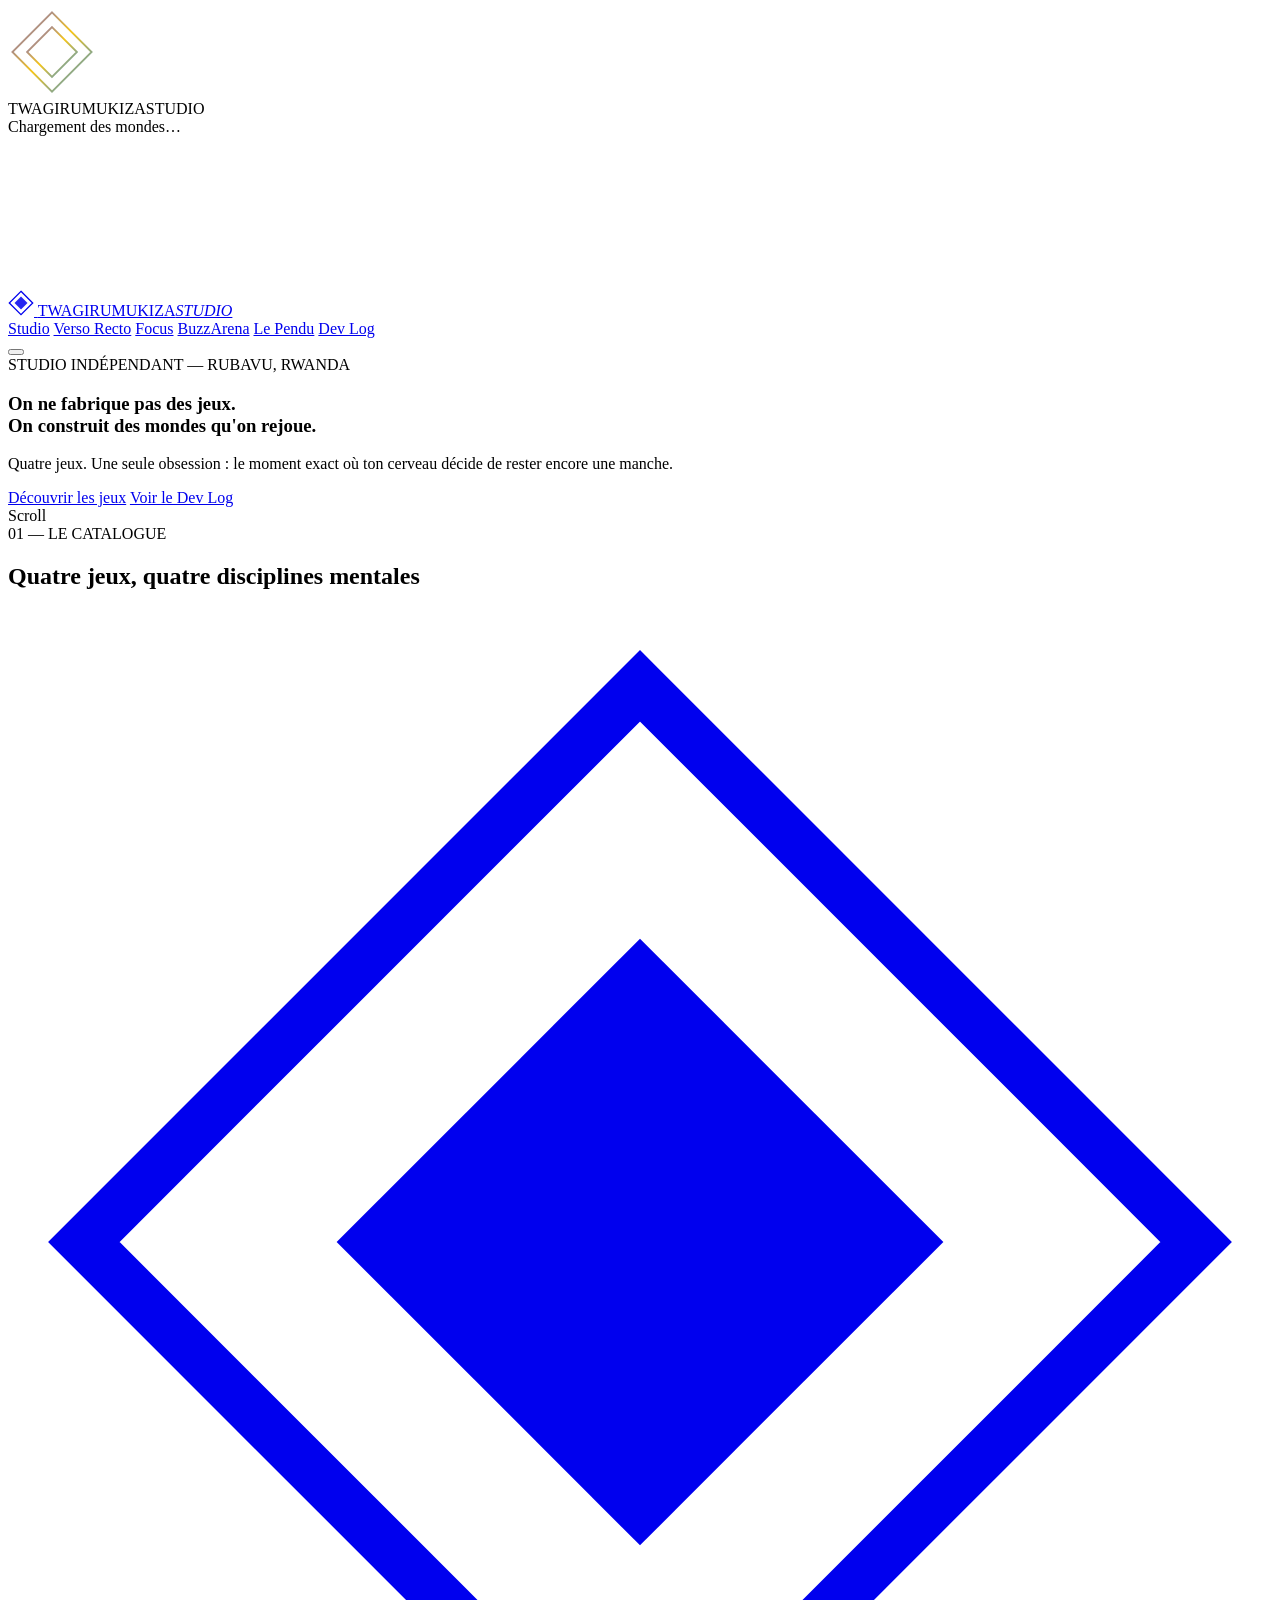
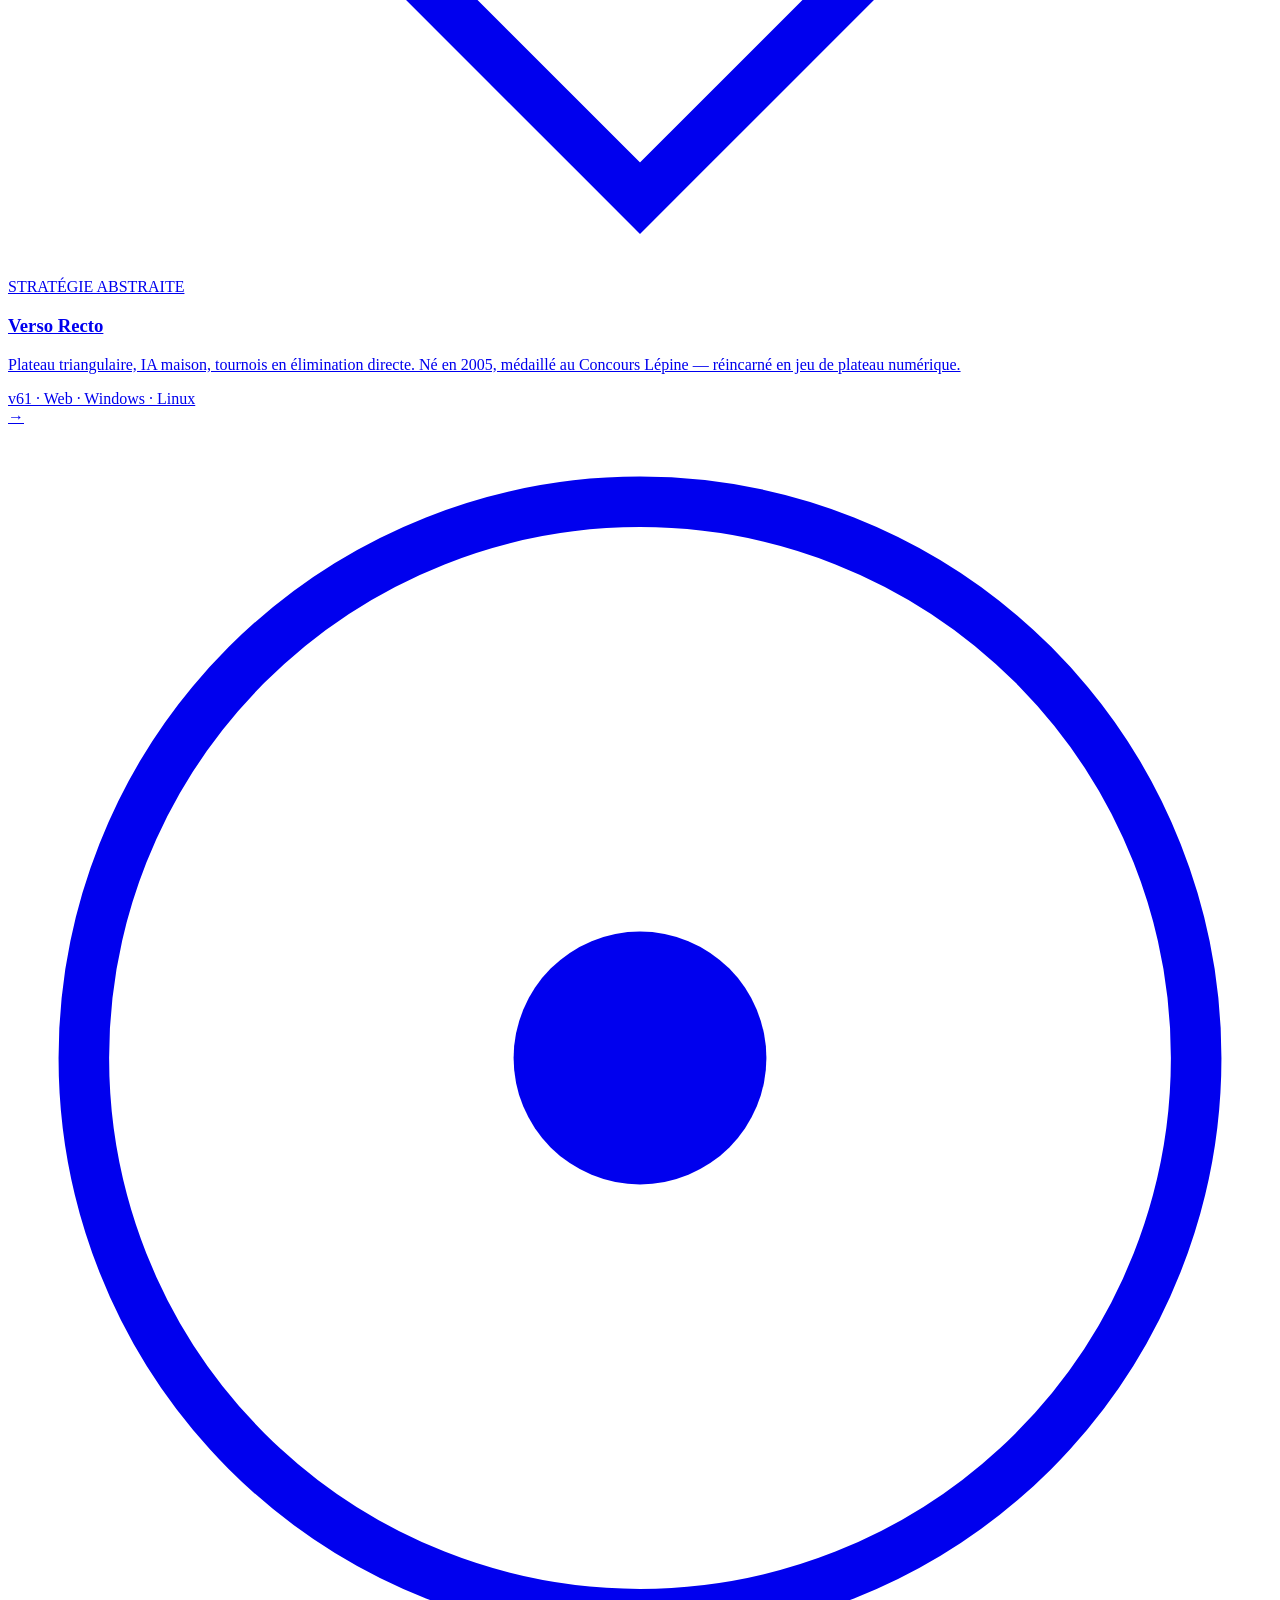
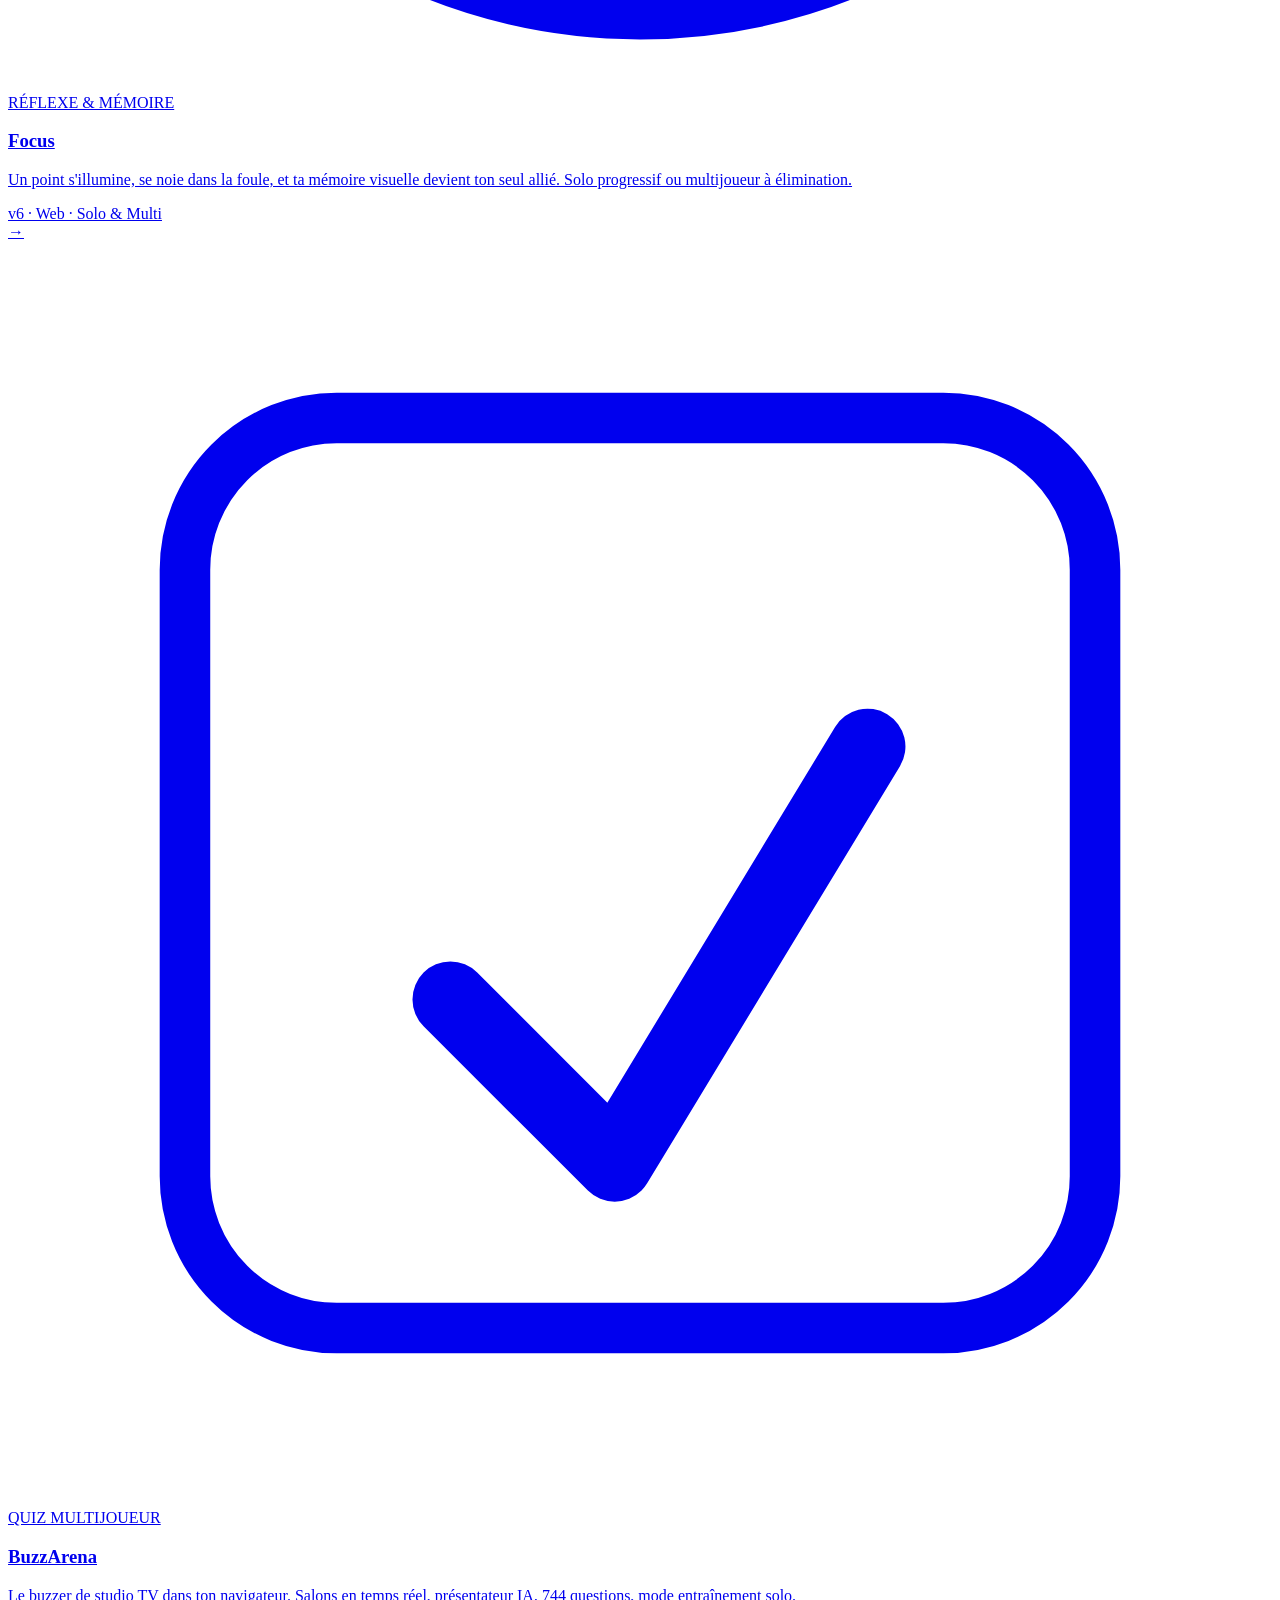
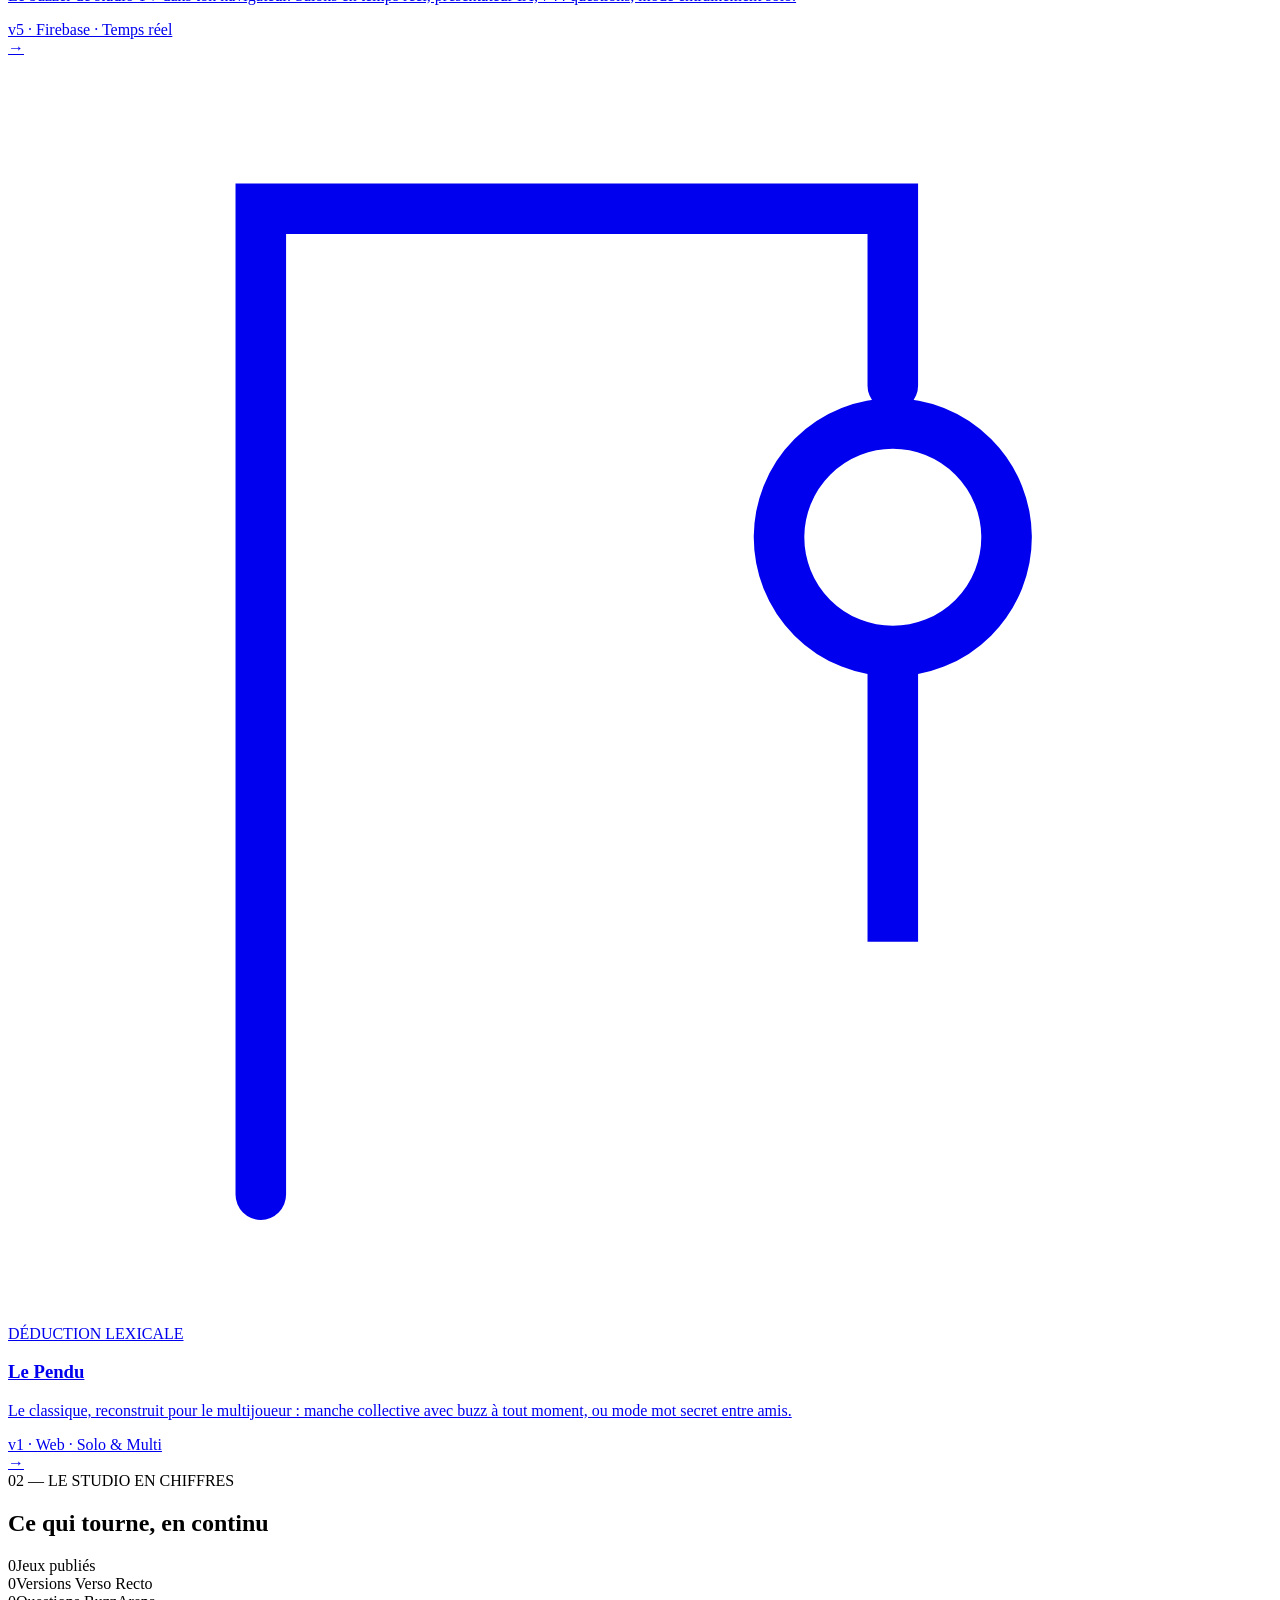
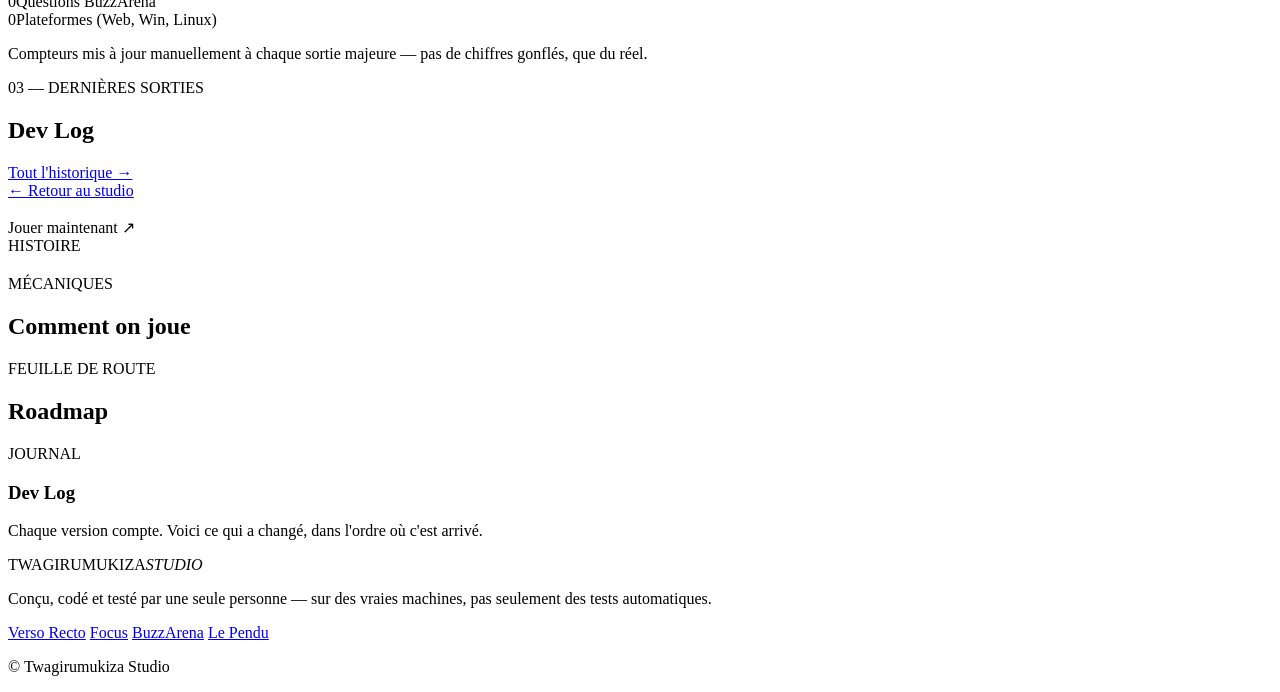
==== index.html @ 083ef9cb "Add files via upload" ====
<!DOCTYPE html>
<html lang="fr">
<head>
<meta charset="UTF-8">
<meta name="viewport" content="width=device-width, initial-scale=1.0, viewport-fit=cover">
<title>TWAGIRUMUKIZA STUDIO — Jeux indépendants</title>
<meta name="description" content="Studio de jeux indépendant. Verso Recto, Focus, BuzzArena, Le Pendu — quatre jeux, une signature.">
<link rel="preconnect" href="https://fonts.googleapis.com">
<link rel="preconnect" href="https://fonts.gstatic.com" crossorigin>
<link href="https://fonts.googleapis.com/css2?family=Space+Grotesk:wght@400;500;600;700&family=Inter:wght@400;500;600;700&family=JetBrains+Mono:wght@400;500;600&display=swap" rel="stylesheet">
<link rel="stylesheet" href="css/style.css">
</head>
<body>

<!-- ===================== INTRO / LOADER ===================== -->
<div id="intro" aria-hidden="true">
  <svg id="intro-mark" viewBox="0 0 120 120" width="88" height="88">
    <polygon points="60,6 114,60 60,114 6,60" fill="none" stroke="url(#introGrad)" stroke-width="2.5"/>
    <polygon id="intro-tri" points="60,26 94,60 60,94 26,60" fill="none" stroke="url(#introGrad)" stroke-width="2.5"/>
    <defs>
      <linearGradient id="introGrad" x1="0" y1="0" x2="1" y2="1">
        <stop offset="0%" stop-color="#6C5CE7"/>
        <stop offset="50%" stop-color="#F5C518"/>
        <stop offset="100%" stop-color="#2E8FEC"/>
      </linearGradient>
    </defs>
  </svg>
  <div id="intro-word">TWAGIRUMUKIZA<span>STUDIO</span></div>
  <div id="intro-bar"><div id="intro-bar-fill"></div></div>
  <div id="intro-status">Chargement des mondes…</div>
</div>

<!-- ===================== PARTICLE BACKGROUND ===================== -->
<canvas id="particles"></canvas>
<div id="glow-layer"></div>

<!-- ===================== NAV ===================== -->
<header id="site-header">
  <a href="#home" class="brand" data-route="home">
    <svg viewBox="0 0 120 120" width="26" height="26">
      <polygon points="60,6 114,60 60,114 6,60" fill="none" stroke="currentColor" stroke-width="6"/>
      <polygon points="60,30 90,60 60,90 30,60" fill="currentColor" opacity="0.85"/>
    </svg>
    <span>TWAGIRUMUKIZA<em>STUDIO</em></span>
  </a>
  <nav id="main-nav">
    <a href="#home" data-route="home">Studio</a>
    <a href="#game/verso-recto" data-route="verso-recto" class="acc-red">Verso&nbsp;Recto</a>
    <a href="#game/focus" data-route="focus" class="acc-yellow">Focus</a>
    <a href="#game/buzzarena" data-route="buzzarena" class="acc-blue">BuzzArena</a>
    <a href="#game/pendu" data-route="pendu" class="acc-white">Le&nbsp;Pendu</a>
    <a href="#devlog" data-route="devlog">Dev&nbsp;Log</a>
  </nav>
  <button id="nav-toggle" aria-label="Ouvrir le menu" aria-expanded="false">
    <span></span><span></span><span></span>
  </button>
</header>

<main id="app">

<!-- ===================== HOME ===================== -->
<section class="route" id="route-home" data-route="home">

  <section class="hero">
    <div class="hero-eyebrow">STUDIO INDÉPENDANT — RUBAVU, RWANDA</div>
    <h1 class="hero-title">
      On ne fabrique pas des jeux.<br>
      <span class="grad-text">On construit des mondes qu'on rejoue.</span>
    </h1>
    <p class="hero-sub">Quatre jeux. Une seule obsession&nbsp;: le moment exact où ton cerveau décide de rester encore une manche.</p>
    <div class="hero-actions">
      <a href="#games" class="btn btn-primary" data-scroll="games">Découvrir les jeux</a>
      <a href="#devlog" class="btn btn-ghost" data-route="devlog">Voir le Dev Log</a>
    </div>
    <div class="hero-scroll-cue"><span></span>Scroll</div>
  </section>

  <!-- GAMES SHOWCASE -->
  <section class="games-showcase" id="games">
    <div class="section-head">
      <span class="section-eyebrow">01 — LE CATALOGUE</span>
      <h2>Quatre jeux, quatre disciplines mentales</h2>
    </div>

    <div class="card-grid">

      <a class="game-card" data-tilt data-accent="red" href="#game/verso-recto" data-route="verso-recto">
        <div class="card-glow"></div>
        <div class="card-icon">
          <svg viewBox="0 0 100 100"><polygon points="50,6 94,50 50,94 6,50" fill="none" stroke="currentColor" stroke-width="4"/><polygon points="50,26 74,50 50,74 26,50" fill="currentColor"/></svg>
        </div>
        <div class="card-body">
          <span class="card-kicker">STRATÉGIE ABSTRAITE</span>
          <h3>Verso Recto</h3>
          <p>Plateau triangulaire, IA maison, tournois en élimination directe. Né en 2005, médaillé au Concours Lépine — réincarné en jeu de plateau numérique.</p>
          <span class="card-meta">v61 · Web · Windows · Linux</span>
        </div>
        <div class="card-arrow">→</div>
      </a>

      <a class="game-card" data-tilt data-accent="yellow" href="#game/focus" data-route="focus">
        <div class="card-glow"></div>
        <div class="card-icon">
          <svg viewBox="0 0 100 100"><circle cx="50" cy="50" r="44" fill="none" stroke="currentColor" stroke-width="4"/><circle cx="50" cy="50" r="10" fill="currentColor"/></svg>
        </div>
        <div class="card-body">
          <span class="card-kicker">RÉFLEXE & MÉMOIRE</span>
          <h3>Focus</h3>
          <p>Un point s'illumine, se noie dans la foule, et ta mémoire visuelle devient ton seul allié. Solo progressif ou multijoueur à élimination.</p>
          <span class="card-meta">v6 · Web · Solo & Multi</span>
        </div>
        <div class="card-arrow">→</div>
      </a>

      <a class="game-card" data-tilt data-accent="blue" href="#game/buzzarena" data-route="buzzarena">
        <div class="card-glow"></div>
        <div class="card-icon">
          <svg viewBox="0 0 100 100"><rect x="14" y="14" width="72" height="72" rx="12" fill="none" stroke="currentColor" stroke-width="4"/><path d="M35 60 L48 73 L68 40" fill="none" stroke="currentColor" stroke-width="6" stroke-linecap="round" stroke-linejoin="round"/></svg>
        </div>
        <div class="card-body">
          <span class="card-kicker">QUIZ MULTIJOUEUR</span>
          <h3>BuzzArena</h3>
          <p>Le buzzer de studio TV dans ton navigateur. Salons en temps réel, présentateur IA, 744 questions, mode entraînement solo.</p>
          <span class="card-meta">v5 · Firebase · Temps réel</span>
        </div>
        <div class="card-arrow">→</div>
      </a>

      <a class="game-card" data-tilt data-accent="white" href="#game/pendu" data-route="pendu">
        <div class="card-glow"></div>
        <div class="card-icon">
          <svg viewBox="0 0 100 100"><path d="M20 90 L20 12 L70 12 L70 26" fill="none" stroke="currentColor" stroke-width="4" stroke-linecap="round"/><circle cx="70" cy="38" r="9" fill="none" stroke="currentColor" stroke-width="4"/><line x1="70" y1="47" x2="70" y2="70" stroke="currentColor" stroke-width="4"/></svg>
        </div>
        <div class="card-body">
          <span class="card-kicker">DÉDUCTION LEXICALE</span>
          <h3>Le Pendu</h3>
          <p>Le classique, reconstruit pour le multijoueur&nbsp;: manche collective avec buzz à tout moment, ou mode mot secret entre amis.</p>
          <span class="card-meta">v1 · Web · Solo & Multi</span>
        </div>
        <div class="card-arrow">→</div>
      </a>

    </div>
  </section>

  <!-- STATS -->
  <section class="stats-strip">
    <div class="section-head">
      <span class="section-eyebrow">02 — LE STUDIO EN CHIFFRES</span>
      <h2>Ce qui tourne, en continu</h2>
    </div>
    <div class="stats-grid">
      <div class="stat"><span class="stat-num" data-count="4">0</span><span class="stat-label">Jeux publiés</span></div>
      <div class="stat"><span class="stat-num" data-count="61">0</span><span class="stat-label">Versions Verso&nbsp;Recto</span></div>
      <div class="stat"><span class="stat-num" data-count="744">0</span><span class="stat-label">Questions BuzzArena</span></div>
      <div class="stat"><span class="stat-num" data-count="3">0</span><span class="stat-label">Plateformes (Web, Win, Linux)</span></div>
    </div>
    <p class="stats-note">Compteurs mis à jour manuellement à chaque sortie majeure — pas de chiffres gonflés, que du réel.</p>
  </section>

  <!-- DEV LOG PREVIEW -->
  <section class="devlog-preview">
    <div class="section-head">
      <span class="section-eyebrow">03 — DERNIÈRES SORTIES</span>
      <h2>Dev Log</h2>
      <a href="#devlog" class="section-link" data-route="devlog">Tout l'historique →</a>
    </div>
    <div id="devlog-preview-list" class="devlog-list devlog-list--preview"></div>
  </section>

</section>

<!-- ===================== GAME PAGE TEMPLATE (rempli en JS) ===================== -->
<section class="route route-game" id="route-game" data-route="game">
  <section class="game-hero">
    <a href="#home" class="back-link" data-route="home">← Retour au studio</a>
    <span class="game-hero-kicker" id="g-kicker"></span>
    <h1 id="g-title"></h1>
    <p class="game-hero-sub" id="g-tagline"></p>
    <div class="game-hero-actions">
      <a id="g-play" class="btn btn-primary" target="_blank" rel="noopener">Jouer maintenant ↗</a>
      <span class="g-version" id="g-version"></span>
    </div>
  </section>

  <section class="game-story">
    <div class="section-head">
      <span class="section-eyebrow">HISTOIRE</span>
      <h2 id="g-story-title"></h2>
    </div>
    <div class="game-story-body" id="g-story-body"></div>
  </section>

  <section class="game-features">
    <div class="section-head">
      <span class="section-eyebrow">MÉCANIQUES</span>
      <h2>Comment on joue</h2>
    </div>
    <div class="feature-grid" id="g-features"></div>
  </section>

  <section class="game-roadmap" id="g-roadmap-wrap">
    <div class="section-head">
      <span class="section-eyebrow">FEUILLE DE ROUTE</span>
      <h2 id="g-roadmap-title">Roadmap</h2>
    </div>
    <div class="roadmap-track" id="g-roadmap"></div>
  </section>
</section>

<!-- ===================== DEV LOG PAGE ===================== -->
<section class="route" id="route-devlog" data-route="devlog">
  <section class="page-hero">
    <span class="section-eyebrow">JOURNAL</span>
    <h1>Dev Log</h1>
    <p class="hero-sub">Chaque version compte. Voici ce qui a changé, dans l'ordre où c'est arrivé.</p>
  </section>
  <section class="devlog-full">
    <div id="devlog-full-list" class="devlog-list"></div>
  </section>
</section>

</main>

<footer id="site-footer">
  <div class="footer-brand">TWAGIRUMUKIZA<em>STUDIO</em></div>
  <p>Conçu, codé et testé par une seule personne — sur des vraies machines, pas seulement des tests automatiques.</p>
  <div class="footer-links">
    <a href="#game/verso-recto" data-route="verso-recto">Verso Recto</a>
    <a href="#game/focus" data-route="focus">Focus</a>
    <a href="#game/buzzarena" data-route="buzzarena">BuzzArena</a>
    <a href="#game/pendu" data-route="pendu">Le Pendu</a>
  </div>
  <p class="footer-copy">© <span id="year"></span> Twagirumukiza Studio</p>
</footer>

<script src="js/main.js"></script>
</body>
</html>
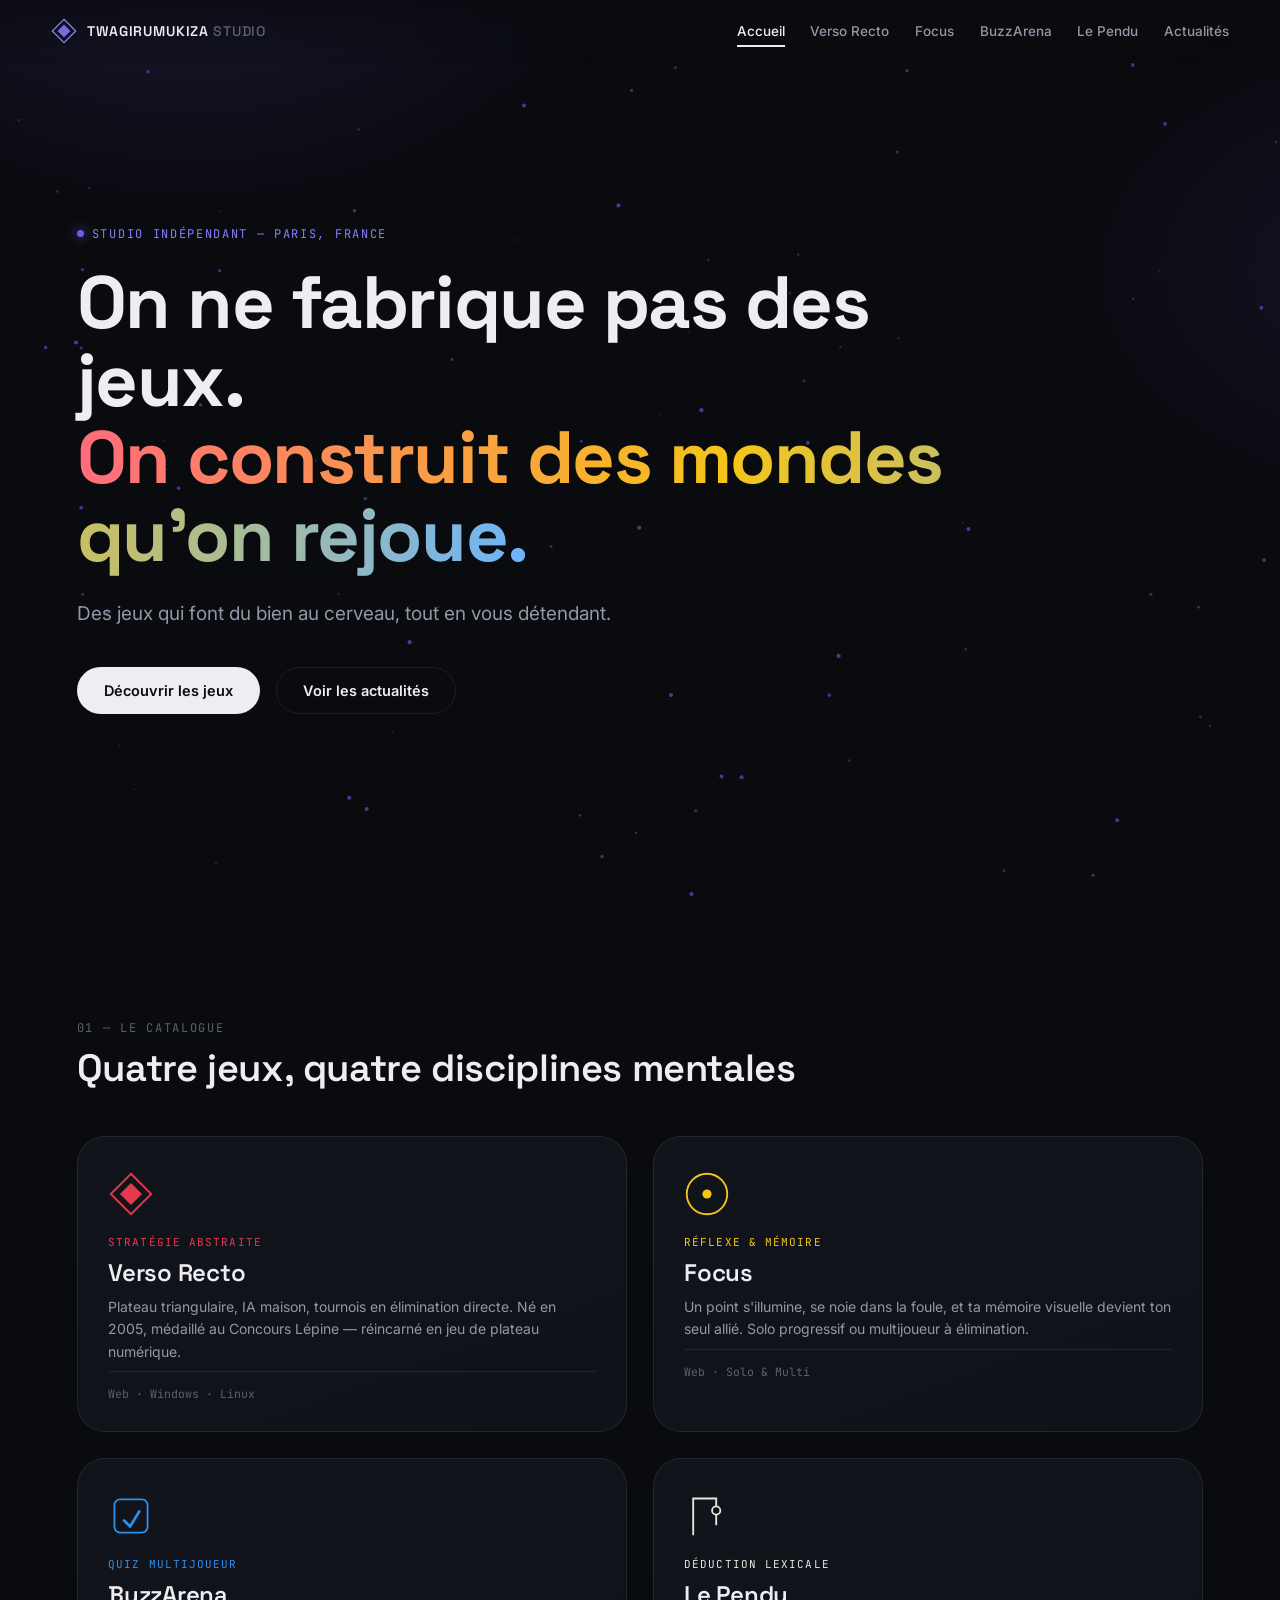
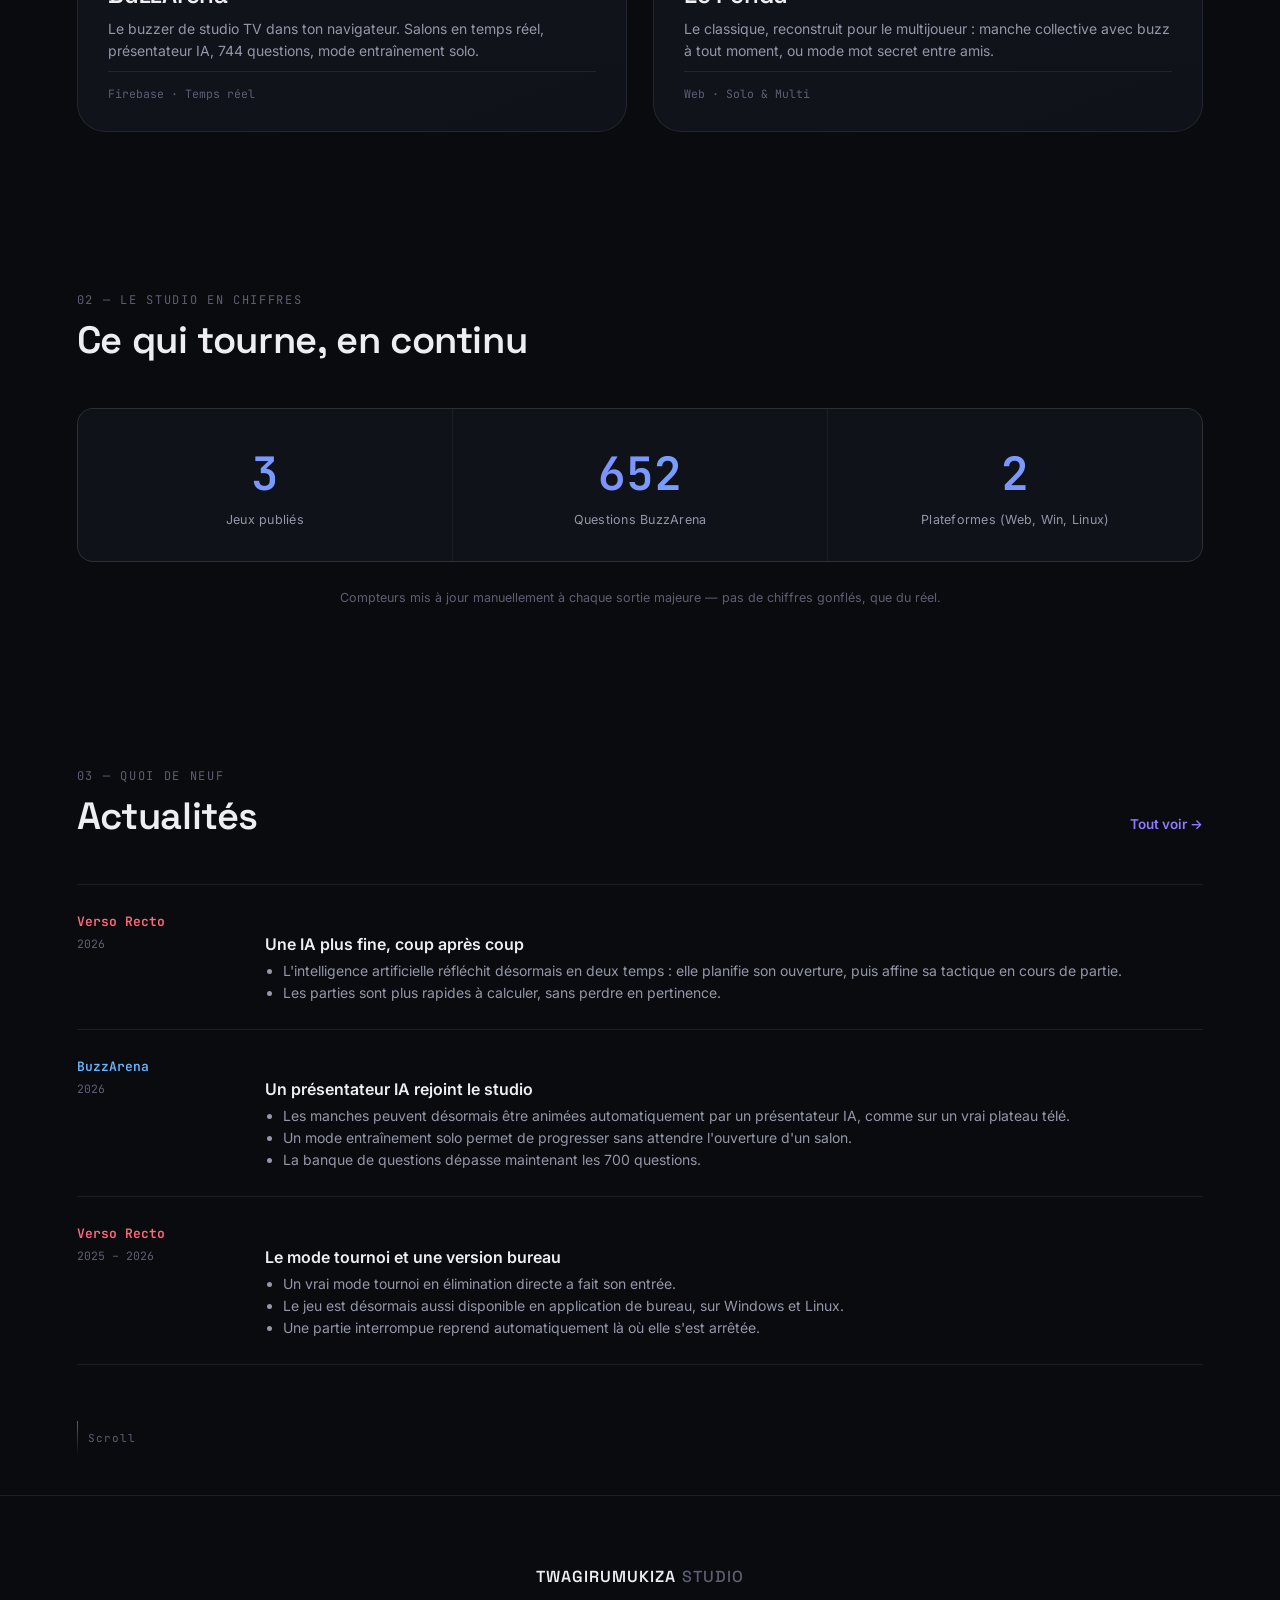
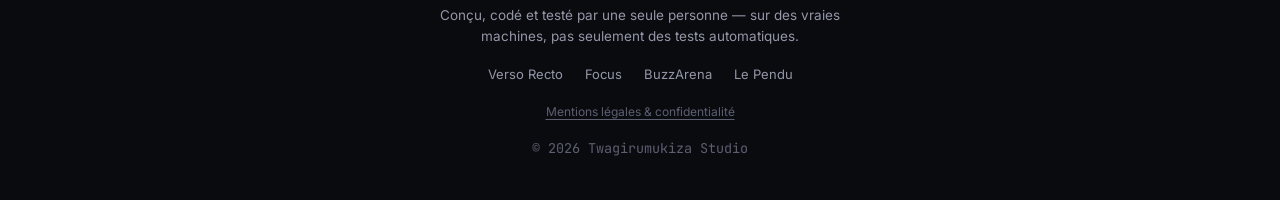
==== commit 92bb6bdd: "Add files via upload" ====
--- a/index.html
+++ b/index.html
@@ -44,12 +44,12 @@
     <span>TWAGIRUMUKIZA<em>STUDIO</em></span>
   </a>
   <nav id="main-nav">
-    <a href="#home" data-route="home">Studio</a>
+    <a href="#home" data-route="home">Accueil</a>
     <a href="#game/verso-recto" data-route="verso-recto" class="acc-red">Verso&nbsp;Recto</a>
     <a href="#game/focus" data-route="focus" class="acc-yellow">Focus</a>
     <a href="#game/buzzarena" data-route="buzzarena" class="acc-blue">BuzzArena</a>
     <a href="#game/pendu" data-route="pendu" class="acc-white">Le&nbsp;Pendu</a>
-    <a href="#devlog" data-route="devlog">Dev&nbsp;Log</a>
+    <a href="#devlog" data-route="devlog">Actualités</a>
   </nav>
   <button id="nav-toggle" aria-label="Ouvrir le menu" aria-expanded="false">
     <span></span><span></span><span></span>
@@ -62,15 +62,15 @@
 <section class="route" id="route-home" data-route="home">
 
   <section class="hero">
-    <div class="hero-eyebrow">STUDIO INDÉPENDANT — RUBAVU, RWANDA</div>
+    <div class="hero-eyebrow">STUDIO INDÉPENDANT — PARIS, FRANCE</div>
     <h1 class="hero-title">
       On ne fabrique pas des jeux.<br>
       <span class="grad-text">On construit des mondes qu'on rejoue.</span>
     </h1>
-    <p class="hero-sub">Quatre jeux. Une seule obsession&nbsp;: le moment exact où ton cerveau décide de rester encore une manche.</p>
+    <p class="hero-sub">Des jeux qui font du bien au cerveau, tout en vous détendant.</p>
     <div class="hero-actions">
       <a href="#games" class="btn btn-primary" data-scroll="games">Découvrir les jeux</a>
-      <a href="#devlog" class="btn btn-ghost" data-route="devlog">Voir le Dev Log</a>
+      <a href="#devlog" class="btn btn-ghost" data-route="devlog">Voir les actualités</a>
     </div>
     <div class="hero-scroll-cue"><span></span>Scroll</div>
   </section>
@@ -93,7 +93,7 @@
           <span class="card-kicker">STRATÉGIE ABSTRAITE</span>
           <h3>Verso Recto</h3>
           <p>Plateau triangulaire, IA maison, tournois en élimination directe. Né en 2005, médaillé au Concours Lépine — réincarné en jeu de plateau numérique.</p>
-          <span class="card-meta">v61 · Web · Windows · Linux</span>
+          <span class="card-meta">Web · Windows · Linux</span>
         </div>
         <div class="card-arrow">→</div>
       </a>
@@ -107,7 +107,7 @@
           <span class="card-kicker">RÉFLEXE & MÉMOIRE</span>
           <h3>Focus</h3>
           <p>Un point s'illumine, se noie dans la foule, et ta mémoire visuelle devient ton seul allié. Solo progressif ou multijoueur à élimination.</p>
-          <span class="card-meta">v6 · Web · Solo & Multi</span>
+          <span class="card-meta">Web · Solo & Multi</span>
         </div>
         <div class="card-arrow">→</div>
       </a>
@@ -121,7 +121,7 @@
           <span class="card-kicker">QUIZ MULTIJOUEUR</span>
           <h3>BuzzArena</h3>
           <p>Le buzzer de studio TV dans ton navigateur. Salons en temps réel, présentateur IA, 744 questions, mode entraînement solo.</p>
-          <span class="card-meta">v5 · Firebase · Temps réel</span>
+          <span class="card-meta">Firebase · Temps réel</span>
         </div>
         <div class="card-arrow">→</div>
       </a>
@@ -135,7 +135,7 @@
           <span class="card-kicker">DÉDUCTION LEXICALE</span>
           <h3>Le Pendu</h3>
           <p>Le classique, reconstruit pour le multijoueur&nbsp;: manche collective avec buzz à tout moment, ou mode mot secret entre amis.</p>
-          <span class="card-meta">v1 · Web · Solo & Multi</span>
+          <span class="card-meta">Web · Solo & Multi</span>
         </div>
         <div class="card-arrow">→</div>
       </a>
@@ -151,7 +151,6 @@
     </div>
     <div class="stats-grid">
       <div class="stat"><span class="stat-num" data-count="4">0</span><span class="stat-label">Jeux publiés</span></div>
-      <div class="stat"><span class="stat-num" data-count="61">0</span><span class="stat-label">Versions Verso&nbsp;Recto</span></div>
       <div class="stat"><span class="stat-num" data-count="744">0</span><span class="stat-label">Questions BuzzArena</span></div>
       <div class="stat"><span class="stat-num" data-count="3">0</span><span class="stat-label">Plateformes (Web, Win, Linux)</span></div>
     </div>
@@ -161,9 +160,9 @@
   <!-- DEV LOG PREVIEW -->
   <section class="devlog-preview">
     <div class="section-head">
-      <span class="section-eyebrow">03 — DERNIÈRES SORTIES</span>
-      <h2>Dev Log</h2>
-      <a href="#devlog" class="section-link" data-route="devlog">Tout l'historique →</a>
+      <span class="section-eyebrow">03 — QUOI DE NEUF</span>
+      <h2>Actualités</h2>
+      <a href="#devlog" class="section-link" data-route="devlog">Tout voir →</a>
     </div>
     <div id="devlog-preview-list" class="devlog-list devlog-list--preview"></div>
   </section>
@@ -212,11 +211,51 @@
 <section class="route" id="route-devlog" data-route="devlog">
   <section class="page-hero">
     <span class="section-eyebrow">JOURNAL</span>
-    <h1>Dev Log</h1>
-    <p class="hero-sub">Chaque version compte. Voici ce qui a changé, dans l'ordre où c'est arrivé.</p>
+    <h1>Actualités</h1>
+    <p class="hero-sub">Nouveaux modes, nouvelles fonctionnalités, nouveaux jeux — tout ce qui arrive dans le studio, annoncé ici.</p>
   </section>
   <section class="devlog-full">
     <div id="devlog-full-list" class="devlog-list"></div>
+  </section>
+</section>
+
+<!-- ===================== MENTIONS LÉGALES ===================== -->
+<section class="route" id="route-legal" data-route="legal">
+  <section class="page-hero">
+    <span class="section-eyebrow">INFORMATIONS</span>
+    <h1>Mentions légales &amp; confidentialité</h1>
+    <p class="hero-sub">Simple, honnête, à jour — comme le reste du studio.</p>
+  </section>
+  <section class="legal-body">
+
+    <div class="legal-block">
+      <h3>Éditeur du site</h3>
+      <p>Ce site est édité à titre non professionnel par Innocent Twagirumukiza, basé à Paris, France.<br>
+      Contact&nbsp;: <a href="mailto:CONTACT@EXEMPLE.COM" class="legal-link">CONTACT@EXEMPLE.COM</a> <em>(à remplacer par ton adresse)</em></p>
+    </div>
+
+    <div class="legal-block">
+      <h3>Hébergement</h3>
+      <p>Ce site est hébergé par GitHub, Inc. — GitHub Pages, 88 Colin P Kelly Jr Street, San Francisco, CA 94107, États-Unis.</p>
+    </div>
+
+    <div class="legal-block">
+      <h3>Propriété intellectuelle</h3>
+      <p>Les jeux, textes, visuels et éléments de design présentés sur ce site sont la propriété de Twagirumukiza Studio, sauf mention contraire. Toute reproduction sans autorisation est interdite.</p>
+    </div>
+
+    <div class="legal-block">
+      <h3>Données personnelles &amp; cookies</h3>
+      <p>Ce site, dans sa version actuelle, <strong>n'installe aucun cookie et n'utilise aucun outil de mesure d'audience</strong> (pas de Google Analytics, pas de pixel publicitaire, aucun tiers ne reçoit de données de navigation).</p>
+      <p>Le seul stockage local utilisé par les jeux eux-mêmes (Firebase, sauvegarde de partie) est nécessaire à leur fonctionnement et reste sous le contrôle du joueur, sur les pages de jeu — pas sur ce portfolio.</p>
+      <p>Si un outil d'analyse d'audience est ajouté à l'avenir, un bandeau de consentement demandera l'accord du visiteur avant tout dépôt de cookie, conformément au RGPD, et cette page sera mise à jour en conséquence.</p>
+    </div>
+
+    <div class="legal-block">
+      <h3>Vos droits</h3>
+      <p>Conformément au RGPD, tu disposes d'un droit d'accès, de rectification et de suppression de toute donnée qui te concernerait. Pour l'exercer, écris à l'adresse de contact ci-dessus.</p>
+    </div>
+
   </section>
 </section>
 
@@ -231,6 +270,9 @@
     <a href="#game/buzzarena" data-route="buzzarena">BuzzArena</a>
     <a href="#game/pendu" data-route="pendu">Le Pendu</a>
   </div>
+  <div class="footer-legal-links">
+    <a href="#legal" data-route="legal">Mentions légales &amp; confidentialité</a>
+  </div>
   <p class="footer-copy">© <span id="year"></span> Twagirumukiza Studio</p>
 </footer>
 
--- a/css/style.css
+++ b/css/style.css
@@ -0,0 +1,503 @@
+/* ============================================================
+   TWAGIRUMUKIZA STUDIO — Design tokens
+   ============================================================ */
+:root{
+  --bg:            #0A0B0F;
+  --bg-raised:     #101219;
+  --bg-card:       #12141c;
+  --ink:           #EDEDF2;
+  --ink-dim:       #9497A8;
+  --ink-faint:     #5C5F72;
+  --line:          rgba(255,255,255,0.08);
+
+  --studio:        #6C5CE7;   /* violet signature du studio */
+  --studio-soft:   #8B7CFF;
+
+  --red:           #E5384F;   /* Verso Recto */
+  --red-soft:      #FF6B7D;
+  --yellow:        #F5C518;   /* Focus */
+  --yellow-soft:   #FFDE6B;
+  --blue:          #2E8FEC;   /* BuzzArena */
+  --blue-soft:     #6BB4FF;
+  --white:         #E8E6E0;   /* Le Pendu */
+  --white-soft:    #FFFFFF;
+
+  --font-display: 'Space Grotesk', sans-serif;
+  --font-body:    'Inter', sans-serif;
+  --font-mono:    'JetBrains Mono', monospace;
+
+  --radius-s: 10px;
+  --radius-m: 16px;
+  --radius-l: 28px;
+
+  --ease: cubic-bezier(.16,.84,.44,1);
+}
+
+*,*::before,*::after{ box-sizing:border-box; }
+html{ scroll-behavior:smooth; }
+@media (prefers-reduced-motion: reduce){
+  html{ scroll-behavior:auto; }
+  *,*::before,*::after{ animation-duration:0.001ms !important; animation-iteration-count:1 !important; transition-duration:0.001ms !important; scroll-behavior:auto !important; }
+}
+
+body{
+  margin:0;
+  background:var(--bg);
+  color:var(--ink);
+  font-family:var(--font-body);
+  -webkit-font-smoothing:antialiased;
+  overflow-x:hidden;
+}
+
+h1,h2,h3{
+  font-family:var(--font-display);
+  font-weight:600;
+  letter-spacing:-0.01em;
+  margin:0;
+  color:var(--ink);
+}
+
+p{ margin:0; color:var(--ink-dim); line-height:1.6; }
+
+a{ color:inherit; text-decoration:none; }
+
+::selection{ background:var(--studio); color:#fff; }
+
+:focus-visible{
+  outline:2px solid var(--studio-soft);
+  outline-offset:3px;
+  border-radius:4px;
+}
+
+/* ============================================================
+   INTRO / LOADER
+   ============================================================ */
+#intro{
+  position:fixed; inset:0; z-index:1000;
+  background:var(--bg);
+  display:flex; flex-direction:column; align-items:center; justify-content:center;
+  gap:22px;
+  transition:opacity .7s var(--ease), visibility .7s var(--ease);
+}
+#intro.hide{ opacity:0; visibility:hidden; pointer-events:none; }
+
+#intro-mark{ color:var(--studio); }
+#intro-tri{ transform-origin:60px 60px; animation:intro-spin 3.2s linear infinite; }
+@keyframes intro-spin{ to{ transform:rotate(360deg); } }
+
+#intro-word{
+  font-family:var(--font-display);
+  font-size:clamp(18px,4vw,26px);
+  letter-spacing:0.14em;
+  font-weight:600;
+  display:flex; flex-direction:column; align-items:center; gap:2px;
+}
+#intro-word span{
+  font-size:0.5em; font-weight:500; letter-spacing:0.5em; color:var(--studio-soft);
+}
+#intro-bar{
+  width:180px; height:2px; background:var(--line); border-radius:2px; overflow:hidden;
+}
+#intro-bar-fill{
+  height:100%; width:0%; background:linear-gradient(90deg,var(--red),var(--yellow),var(--blue));
+  transition:width .25s var(--ease);
+}
+#intro-status{
+  font-family:var(--font-mono); font-size:12px; color:var(--ink-faint); letter-spacing:0.04em;
+}
+
+/* ============================================================
+   PARTICLE BACKGROUND + GLOW
+   ============================================================ */
+#particles{
+  position:fixed; inset:0; z-index:-2; display:block;
+}
+#glow-layer{
+  position:fixed; inset:0; z-index:-1; pointer-events:none;
+  background:
+    radial-gradient(60vw 60vh at 15% -10%, color-mix(in srgb, var(--accent-color, var(--studio)) 16%, transparent), transparent 60%),
+    radial-gradient(50vw 50vh at 110% 30%, color-mix(in srgb, var(--accent-color, var(--studio)) 10%, transparent), transparent 60%);
+  transition:background 1.1s var(--ease);
+}
+
+/* ============================================================
+   HEADER / NAV
+   ============================================================ */
+#site-header{
+  position:fixed; top:0; left:0; right:0; z-index:200;
+  display:flex; align-items:center; justify-content:space-between;
+  padding:18px clamp(20px,4vw,56px);
+  backdrop-filter:blur(14px);
+  background:linear-gradient(to bottom, rgba(10,11,15,0.75), rgba(10,11,15,0));
+  transition:background .3s var(--ease), border-color .3s var(--ease), padding .3s var(--ease);
+  border-bottom:1px solid transparent;
+}
+#site-header.scrolled{
+  background:rgba(10,11,15,0.82);
+  border-bottom-color:var(--line);
+  padding-top:12px; padding-bottom:12px;
+}
+.brand{
+  display:flex; align-items:center; gap:10px;
+  font-family:var(--font-display); font-weight:600; font-size:14px; letter-spacing:0.06em;
+  color:var(--studio-soft);
+}
+.brand span{ color:var(--ink); }
+.brand em{ font-style:normal; color:var(--ink-faint); font-weight:500; margin-left:4px; }
+
+#main-nav{ display:flex; align-items:center; gap:clamp(14px,2vw,30px); }
+#main-nav a{
+  font-size:13.5px; font-weight:500; color:var(--ink-dim);
+  position:relative; padding:4px 0; transition:color .2s;
+  white-space:nowrap;
+}
+#main-nav a::after{
+  content:''; position:absolute; left:0; bottom:-4px; height:2px; width:0%;
+  background:currentColor; transition:width .25s var(--ease);
+}
+#main-nav a:hover, #main-nav a.active{ color:var(--ink); }
+#main-nav a:hover::after, #main-nav a.active::after{ width:100%; }
+#main-nav a.acc-red:hover, #main-nav a.acc-red.active{ color:var(--red-soft); }
+#main-nav a.acc-yellow:hover, #main-nav a.acc-yellow.active{ color:var(--yellow-soft); }
+#main-nav a.acc-blue:hover, #main-nav a.acc-blue.active{ color:var(--blue-soft); }
+#main-nav a.acc-white:hover, #main-nav a.acc-white.active{ color:var(--white-soft); }
+
+#nav-toggle{
+  display:none; background:none; border:0; cursor:pointer; padding:8px;
+  flex-direction:column; gap:5px;
+}
+#nav-toggle span{ width:22px; height:2px; background:var(--ink); border-radius:2px; transition:transform .3s var(--ease), opacity .3s; }
+
+/* ============================================================
+   ROUTING
+   ============================================================ */
+.route{ display:none; }
+.route.active{ display:block; animation:route-in .5s var(--ease); }
+@keyframes route-in{ from{ opacity:0; transform:translateY(10px);} to{ opacity:1; transform:none; } }
+
+#app{ position:relative; z-index:1; }
+
+/* ============================================================
+   HERO
+   ============================================================ */
+.hero{
+  min-height:100vh;
+  display:flex; flex-direction:column; justify-content:center;
+  padding:120px clamp(20px,6vw,80px) 80px;
+  max-width:1100px;
+}
+.hero-eyebrow{
+  font-family:var(--font-mono); font-size:12px; letter-spacing:0.14em;
+  color:var(--studio-soft); margin-bottom:22px;
+  display:inline-flex; align-items:center; gap:8px;
+}
+.hero-eyebrow::before{ content:''; width:7px; height:7px; border-radius:50%; background:var(--studio); box-shadow:0 0 12px var(--studio); }
+.hero-title{
+  font-size:clamp(34px,6.2vw,74px); line-height:1.05; letter-spacing:-0.02em; font-weight:700;
+}
+.grad-text{
+  background:linear-gradient(100deg, var(--red-soft), var(--yellow), var(--blue-soft));
+  -webkit-background-clip:text; background-clip:text; color:transparent;
+}
+.hero-sub{
+  margin-top:24px; font-size:clamp(15px,1.6vw,19px); max-width:560px; color:var(--ink-dim);
+}
+.hero-actions{ display:flex; gap:16px; margin-top:38px; flex-wrap:wrap; }
+.btn{
+  font-family:var(--font-body); font-weight:600; font-size:14.5px;
+  padding:14px 26px; border-radius:100px; display:inline-flex; align-items:center; gap:8px;
+  transition:transform .25s var(--ease), box-shadow .25s var(--ease), background .25s;
+  cursor:pointer; border:1px solid transparent;
+}
+.btn-primary{
+  background:var(--ink); color:var(--bg);
+}
+.btn-primary:hover{ transform:translateY(-2px); box-shadow:0 12px 30px -8px rgba(255,255,255,0.25); }
+.btn-ghost{
+  border-color:var(--line); color:var(--ink);
+}
+.btn-ghost:hover{ border-color:var(--studio-soft); color:var(--studio-soft); transform:translateY(-2px); }
+
+.hero-scroll-cue{
+  position:absolute; left:clamp(20px,6vw,80px); bottom:40px;
+  display:flex; align-items:center; gap:10px;
+  font-family:var(--font-mono); font-size:11px; color:var(--ink-faint); letter-spacing:0.1em;
+}
+.hero-scroll-cue span{
+  width:1px; height:34px; background:linear-gradient(var(--ink-faint), transparent);
+  position:relative; overflow:hidden;
+}
+.hero-scroll-cue span::after{
+  content:''; position:absolute; top:-34px; left:0; width:100%; height:34px; background:var(--studio-soft);
+  animation:cue-drop 1.8s var(--ease) infinite;
+}
+@keyframes cue-drop{ to{ top:34px; } }
+
+/* ============================================================
+   SECTION HEAD (shared)
+   ============================================================ */
+.section-head{
+  display:flex; flex-wrap:wrap; align-items:baseline; gap:8px 20px;
+  padding:0 clamp(20px,6vw,80px); margin-bottom:44px;
+}
+.section-eyebrow{
+  font-family:var(--font-mono); font-size:12px; letter-spacing:0.14em; color:var(--ink-faint);
+  width:100%;
+}
+.section-head h2{ font-size:clamp(24px,3.4vw,38px); }
+.section-link{
+  margin-left:auto; font-size:13.5px; font-weight:600; color:var(--studio-soft);
+  transition:opacity .2s;
+}
+.section-link:hover{ opacity:0.7; }
+
+/* ============================================================
+   GAMES SHOWCASE + 3D CARDS
+   ============================================================ */
+.games-showcase{ padding:120px 0 60px; }
+.card-grid{
+  display:grid; grid-template-columns:repeat(2,1fr); gap:26px;
+  padding:0 clamp(20px,6vw,80px);
+  perspective:1400px;
+}
+.game-card{
+  --accent: var(--studio);
+  position:relative;
+  background:linear-gradient(160deg, var(--bg-card), var(--bg-raised));
+  border:1px solid var(--line);
+  border-radius:var(--radius-l);
+  padding:34px 30px 30px;
+  min-height:260px;
+  display:flex; flex-direction:column; gap:18px;
+  transform-style:preserve-3d;
+  will-change:transform;
+  transition:border-color .3s var(--ease), box-shadow .35s var(--ease);
+  overflow:hidden;
+}
+.game-card[data-accent="red"]{ --accent:var(--red); }
+.game-card[data-accent="yellow"]{ --accent:var(--yellow); }
+.game-card[data-accent="blue"]{ --accent:var(--blue); }
+.game-card[data-accent="white"]{ --accent:var(--white); }
+
+.game-card:hover, .game-card:focus-visible{
+  border-color:color-mix(in srgb, var(--accent) 55%, var(--line));
+  box-shadow:0 30px 60px -25px color-mix(in srgb, var(--accent) 45%, transparent);
+}
+.card-glow{
+  position:absolute; inset:-40% -40% auto auto; width:60%; height:60%;
+  background:radial-gradient(circle, color-mix(in srgb, var(--accent) 55%, transparent), transparent 70%);
+  opacity:0; transition:opacity .4s var(--ease); pointer-events:none;
+}
+.game-card:hover .card-glow{ opacity:0.55; }
+.card-icon{
+  width:46px; height:46px; color:var(--accent);
+  transform:translateZ(40px);
+}
+.card-icon svg{ width:100%; height:100%; }
+.card-body{ transform:translateZ(30px); display:flex; flex-direction:column; gap:8px; }
+.card-kicker{
+  font-family:var(--font-mono); font-size:11px; letter-spacing:0.1em; color:var(--accent);
+}
+.game-card h3{ font-size:24px; }
+.game-card p{ font-size:14px; color:var(--ink-dim); }
+.card-meta{
+  margin-top:auto; padding-top:14px; font-family:var(--font-mono); font-size:11.5px; color:var(--ink-faint);
+  border-top:1px solid var(--line);
+}
+.card-arrow{
+  position:absolute; right:26px; bottom:26px; font-size:18px; color:var(--accent);
+  transform:translateZ(35px) translateX(-6px); opacity:0; transition:all .3s var(--ease);
+}
+.game-card:hover .card-arrow{ opacity:1; transform:translateZ(35px) translateX(0); }
+
+/* ============================================================
+   STATS
+   ============================================================ */
+.stats-strip{ padding:100px 0; }
+.stats-grid{
+  display:grid; grid-template-columns:repeat(auto-fit,minmax(180px,1fr)); gap:1px;
+  background:var(--line);
+  border:1px solid var(--line); border-radius:var(--radius-m);
+  overflow:hidden; margin:0 clamp(20px,6vw,80px);
+}
+.stat{
+  background:var(--bg-raised); padding:34px 20px; text-align:center;
+  display:flex; flex-direction:column; gap:8px;
+}
+.stat-num{
+  font-family:var(--font-mono); font-size:clamp(30px,4vw,46px); font-weight:600;
+  background:linear-gradient(100deg, var(--studio-soft), var(--blue-soft));
+  -webkit-background-clip:text; background-clip:text; color:transparent;
+}
+.stat-label{ font-size:12.5px; color:var(--ink-dim); letter-spacing:0.02em; }
+.stats-note{
+  text-align:center; margin-top:26px; font-size:12.5px; color:var(--ink-faint);
+  padding:0 20px;
+}
+
+/* ============================================================
+   DEV LOG
+   ============================================================ */
+.devlog-preview{ padding:60px 0 130px; }
+.devlog-full{ padding:0 0 130px; }
+.devlog-list{
+  padding:0 clamp(20px,6vw,80px);
+  display:flex; flex-direction:column;
+}
+.devlog-entry{
+  display:grid; grid-template-columns:160px 1fr; gap:28px;
+  padding:28px 0; border-top:1px solid var(--line);
+}
+.devlog-list--preview .devlog-entry:first-child{ border-top:1px solid var(--line); }
+.devlog-entry:last-child{ border-bottom:1px solid var(--line); }
+.dl-meta{ display:flex; flex-direction:column; gap:6px; }
+.dl-version{
+  font-family:var(--font-mono); font-size:13px; font-weight:600;
+}
+.dl-version.acc-red{ color:var(--red-soft); }
+.dl-version.acc-yellow{ color:var(--yellow-soft); }
+.dl-version.acc-blue{ color:var(--blue-soft); }
+.dl-version.acc-white{ color:var(--white-soft); }
+.dl-date{ font-family:var(--font-mono); font-size:11.5px; color:var(--ink-faint); }
+.dl-body h4{ font-family:var(--font-body); font-size:16px; font-weight:600; margin-bottom:8px; color:var(--ink); }
+.dl-body ul{ margin:0; padding-left:18px; display:flex; flex-direction:column; gap:5px; }
+.dl-body li{ font-size:14px; color:var(--ink-dim); }
+
+/* ============================================================
+   GAME PAGE
+   ============================================================ */
+.route-game{ }
+.game-hero{
+  min-height:70vh; display:flex; flex-direction:column; justify-content:center;
+  padding:140px clamp(20px,6vw,80px) 70px; max-width:900px;
+}
+.back-link{
+  font-size:13px; color:var(--ink-faint); margin-bottom:26px; display:inline-block;
+  transition:color .2s;
+}
+.back-link:hover{ color:var(--ink); }
+.game-hero-kicker{
+  font-family:var(--font-mono); font-size:12.5px; letter-spacing:0.14em; color:var(--g-accent, var(--studio));
+  display:block; margin-bottom:18px;
+}
+.game-hero h1{ font-size:clamp(36px,6.5vw,68px); line-height:1.02; }
+.game-hero-sub{ margin-top:20px; font-size:clamp(15px,1.5vw,18px); max-width:560px; }
+.game-hero-actions{ margin-top:34px; display:flex; align-items:center; gap:18px; flex-wrap:wrap; }
+.game-hero-actions .btn-primary{ background:var(--g-accent, var(--studio)); color:#0A0B0F; }
+.g-version{ font-family:var(--font-mono); font-size:12.5px; color:var(--ink-faint); }
+
+.game-story{ padding:60px 0; }
+.game-story-body{ padding:0 clamp(20px,6vw,80px); max-width:760px; display:flex; flex-direction:column; gap:16px; }
+.game-story-body p{ font-size:15.5px; }
+
+.game-features{ padding:70px 0; }
+.feature-grid{
+  display:grid; grid-template-columns:repeat(auto-fit,minmax(220px,1fr)); gap:20px;
+  padding:0 clamp(20px,6vw,80px);
+}
+.feature-card{
+  background:var(--bg-raised); border:1px solid var(--line); border-radius:var(--radius-m);
+  padding:24px; display:flex; flex-direction:column; gap:10px;
+  transition:border-color .3s, transform .3s var(--ease);
+}
+.feature-card:hover{ border-color:color-mix(in srgb, var(--g-accent, var(--studio)) 50%, var(--line)); transform:translateY(-4px); }
+.feature-card .f-num{ font-family:var(--font-mono); font-size:12px; color:var(--g-accent, var(--studio)); }
+.feature-card h4{ font-family:var(--font-body); font-size:15.5px; font-weight:600; color:var(--ink); }
+.feature-card p{ font-size:13.5px; }
+
+.game-roadmap{ padding:60px 0 140px; }
+.roadmap-track{
+  padding:0 clamp(20px,6vw,80px);
+  display:flex; flex-direction:column; gap:0;
+}
+.rm-item{
+  display:grid; grid-template-columns:26px 1fr; gap:20px;
+  padding-bottom:36px; position:relative;
+}
+.rm-item::before{
+  content:''; position:absolute; left:12px; top:6px; bottom:0; width:1px; background:var(--line);
+}
+.rm-item:last-child::before{ display:none; }
+.rm-dot{
+  width:26px; height:26px; border-radius:50%; border:2px solid var(--g-accent, var(--studio));
+  display:flex; align-items:center; justify-content:center; background:var(--bg);
+  z-index:1;
+}
+.rm-dot.done{ background:var(--g-accent, var(--studio)); }
+.rm-dot span{ width:6px; height:6px; border-radius:50%; background:var(--bg); }
+.rm-dot.done span{ display:none; }
+.rm-body h4{ font-size:16px; font-family:var(--font-body); font-weight:600; color:var(--ink); margin-bottom:6px; }
+.rm-body p{ font-size:13.5px; }
+.rm-tag{
+  font-family:var(--font-mono); font-size:10.5px; letter-spacing:0.06em; padding:3px 9px;
+  border-radius:100px; border:1px solid var(--line); color:var(--ink-faint); margin-left:10px;
+}
+.rm-tag.now{ color:var(--g-accent,var(--studio)); border-color:var(--g-accent,var(--studio)); }
+
+/* ============================================================
+   DEV LOG page hero
+   ============================================================ */
+.page-hero{ padding:150px clamp(20px,6vw,80px) 70px; max-width:800px; display:flex; flex-direction:column; gap:20px; }
+.page-hero h1{ font-size:clamp(34px,5.5vw,56px); }
+
+/* ============================================================
+   LEGAL PAGE
+   ============================================================ */
+.legal-body{
+  padding:20px clamp(20px,6vw,80px) 140px;
+  max-width:720px;
+  display:flex; flex-direction:column; gap:36px;
+}
+.legal-block h3{
+  font-family:var(--font-body); font-size:16px; font-weight:600; color:var(--ink);
+  margin-bottom:12px;
+}
+.legal-block p{ font-size:14.5px; margin-bottom:10px; }
+.legal-block p:last-child{ margin-bottom:0; }
+.legal-link{ color:var(--studio-soft); text-decoration:underline; text-underline-offset:3px; }
+.legal-block em{ font-style:normal; color:var(--ink-faint); font-size:12.5px; }
+
+/* ============================================================
+   FOOTER
+   ============================================================ */
+#site-footer{
+  position:relative; z-index:1;
+  padding:70px clamp(20px,6vw,80px) 40px;
+  border-top:1px solid var(--line);
+  display:flex; flex-direction:column; align-items:center; text-align:center; gap:18px;
+}
+.footer-brand{ font-family:var(--font-display); font-weight:600; letter-spacing:0.06em; }
+.footer-brand em{ font-style:normal; color:var(--ink-faint); font-weight:500; margin-left:6px; }
+#site-footer p{ max-width:420px; font-size:13.5px; }
+.footer-links{ display:flex; gap:22px; flex-wrap:wrap; justify-content:center; }
+.footer-links a{ font-size:13px; color:var(--ink-dim); transition:color .2s; }
+.footer-links a:hover{ color:var(--ink); }
+.footer-legal-links a{ font-size:12px; color:var(--ink-faint); text-decoration:underline; text-underline-offset:3px; transition:color .2s; }
+.footer-legal-links a:hover{ color:var(--ink-dim); }
+.footer-copy{ font-family:var(--font-mono); font-size:11.5px; color:var(--ink-faint); }
+
+/* ============================================================
+   RESPONSIVE
+   ============================================================ */
+@media (max-width: 860px){
+  #main-nav{
+    position:fixed; top:64px; left:0; right:0; bottom:0;
+    background:rgba(10,11,15,0.98); backdrop-filter:blur(20px);
+    flex-direction:column; justify-content:center; align-items:center; gap:28px;
+    transform:translateX(100%); transition:transform .4s var(--ease);
+  }
+  #main-nav.open{ transform:translateX(0); }
+  #main-nav a{ font-size:20px; }
+  #nav-toggle{ display:flex; }
+  .card-grid{ grid-template-columns:1fr; }
+  .stats-grid{ grid-template-columns:repeat(2,1fr); }
+  .devlog-entry{ grid-template-columns:1fr; gap:10px; }
+}
+@media (max-width: 520px){
+  .hero{ padding-top:110px; }
+  .hero-scroll-cue{ display:none; }
+}
+
+#nav-toggle.active span:nth-child(1){ transform:translateY(7px) rotate(45deg); }
+#nav-toggle.active span:nth-child(2){ opacity:0; }
+#nav-toggle.active span:nth-child(3){ transform:translateY(-7px) rotate(-45deg); }
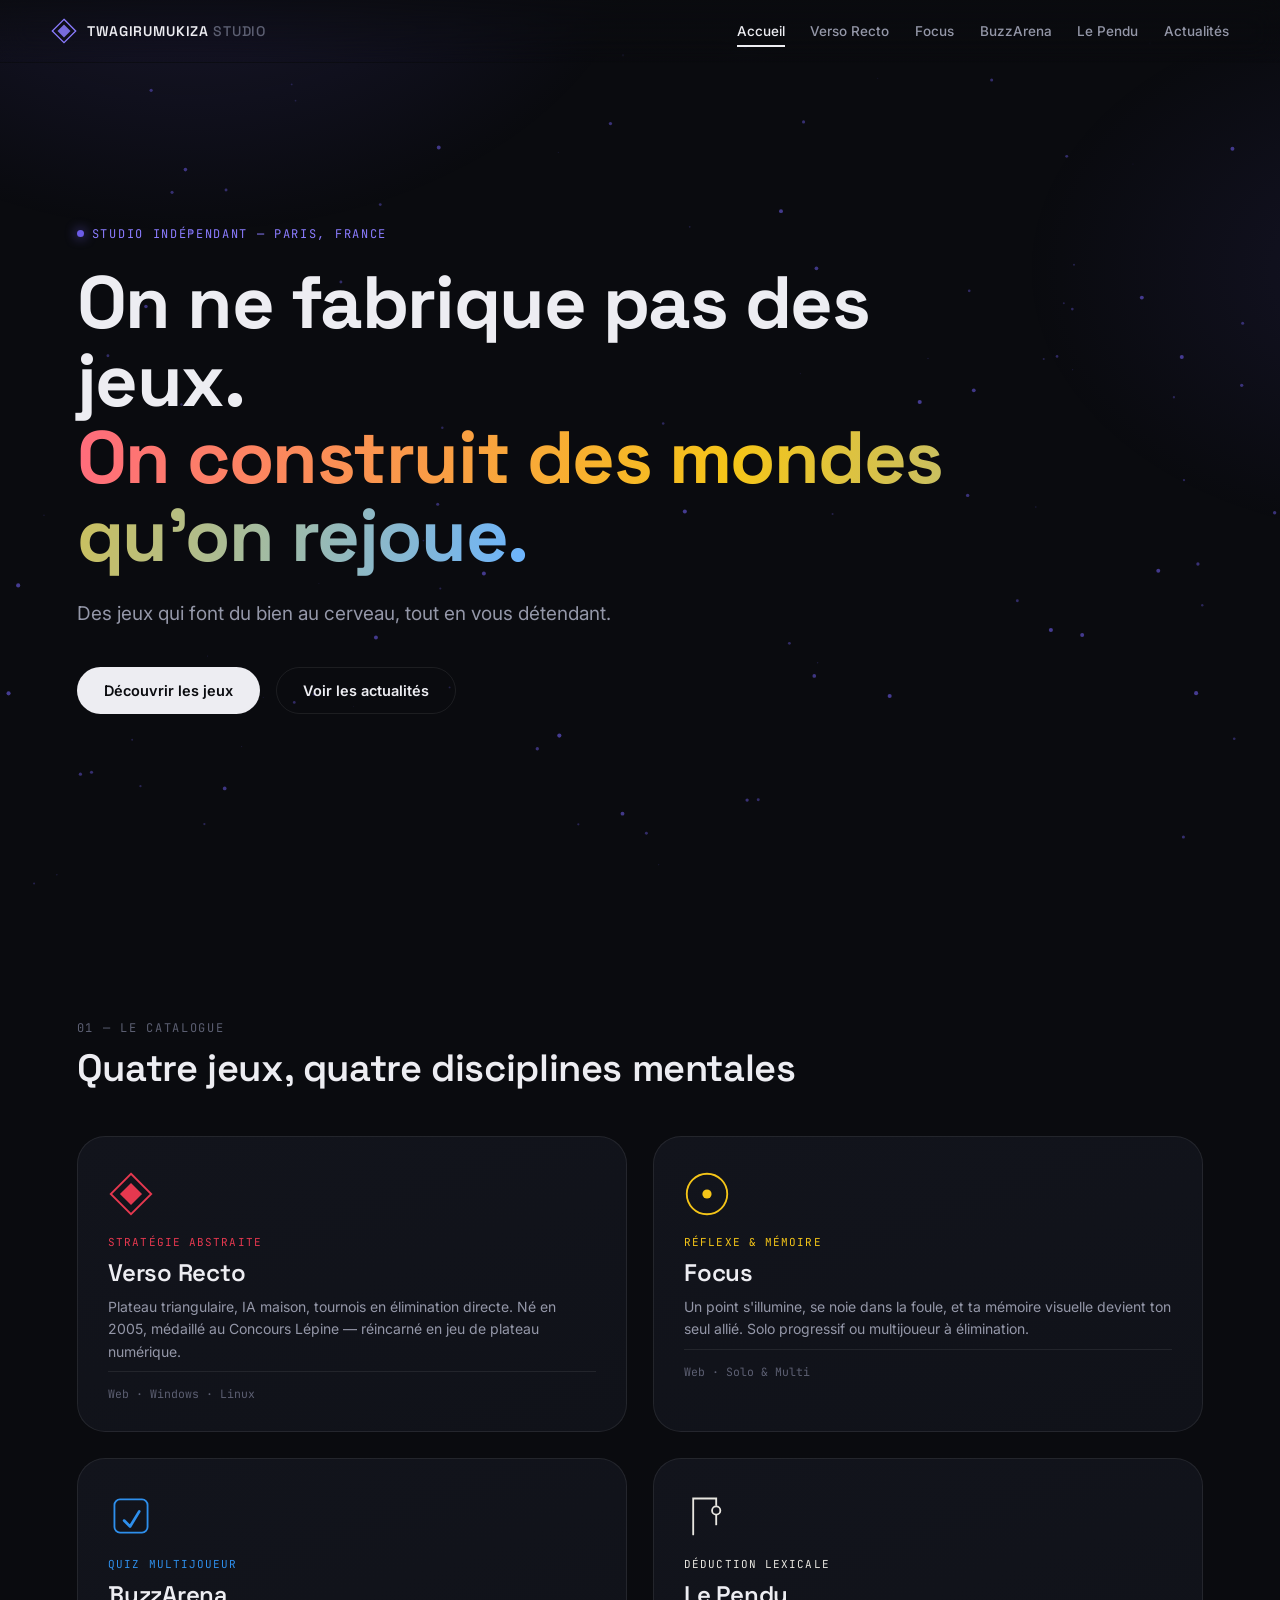
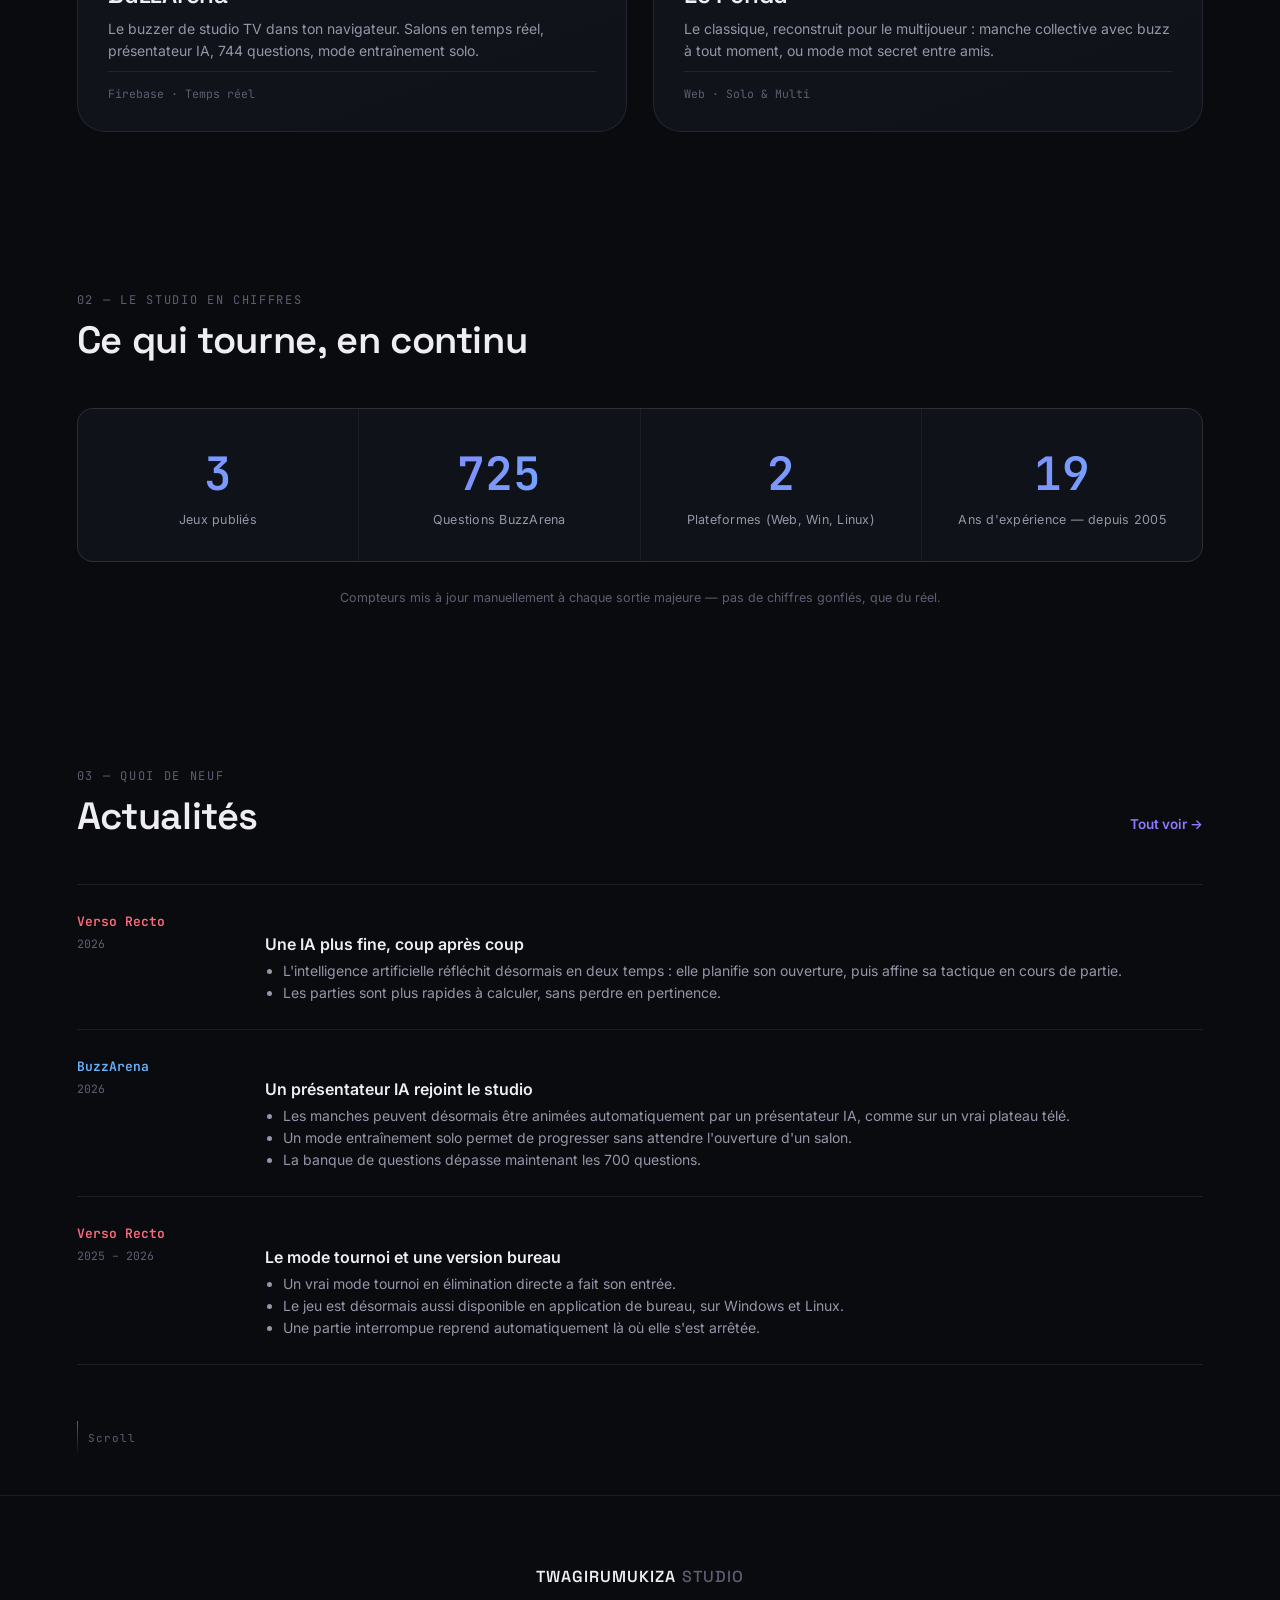
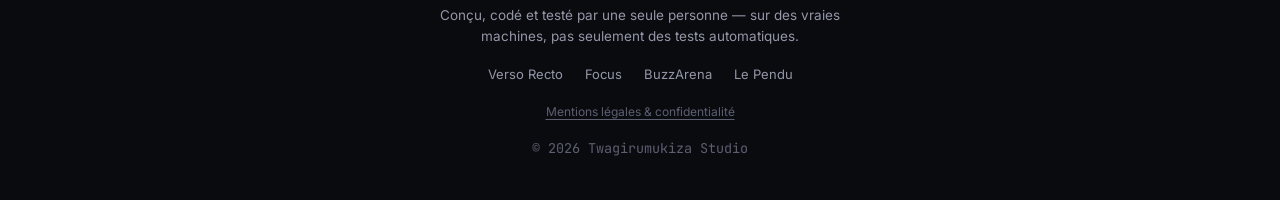
==== commit 2bb07278: "Add files via upload" ====
--- a/index.html
+++ b/index.html
@@ -153,6 +153,7 @@
       <div class="stat"><span class="stat-num" data-count="4">0</span><span class="stat-label">Jeux publiés</span></div>
       <div class="stat"><span class="stat-num" data-count="744">0</span><span class="stat-label">Questions BuzzArena</span></div>
       <div class="stat"><span class="stat-num" data-count="3">0</span><span class="stat-label">Plateformes (Web, Win, Linux)</span></div>
+      <div class="stat"><span class="stat-num" data-count="20">0</span><span class="stat-label">Ans d'expérience — depuis 2005</span></div>
     </div>
     <p class="stats-note">Compteurs mis à jour manuellement à chaque sortie majeure — pas de chiffres gonflés, que du réel.</p>
   </section>
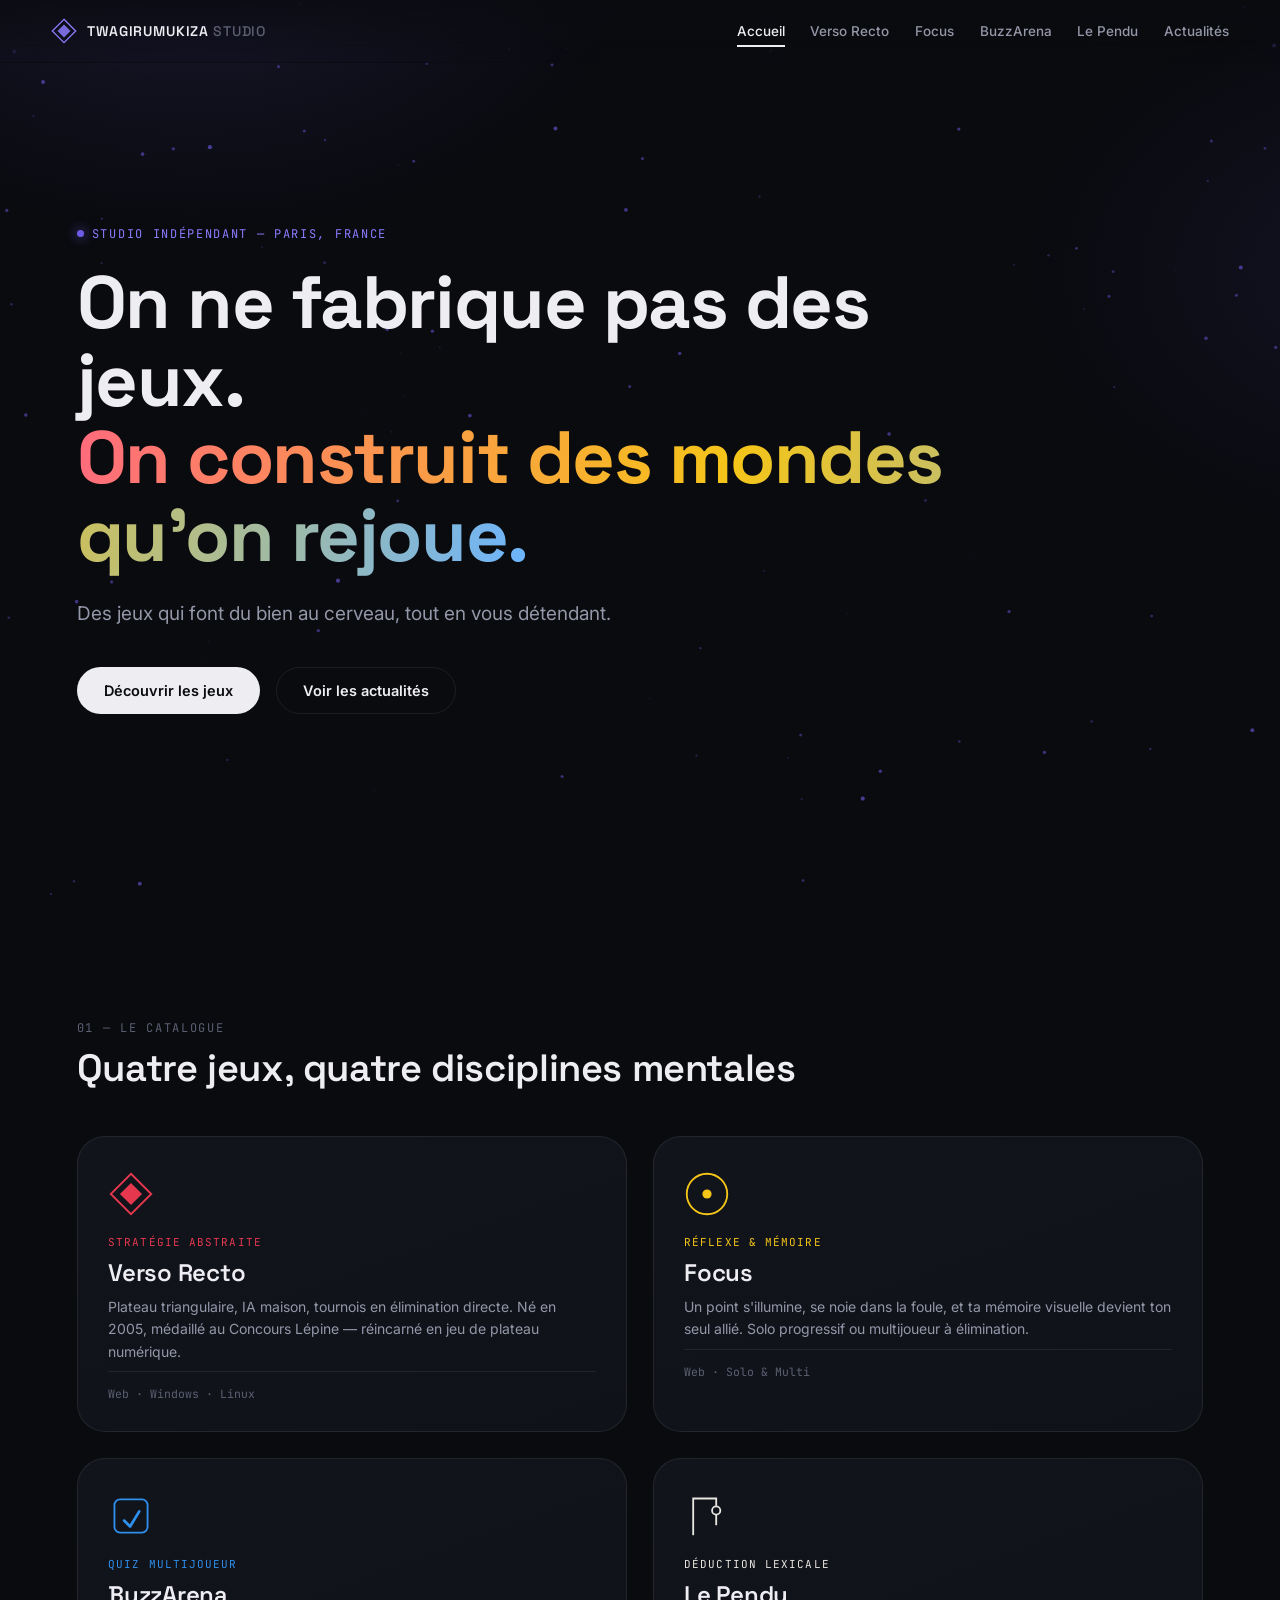
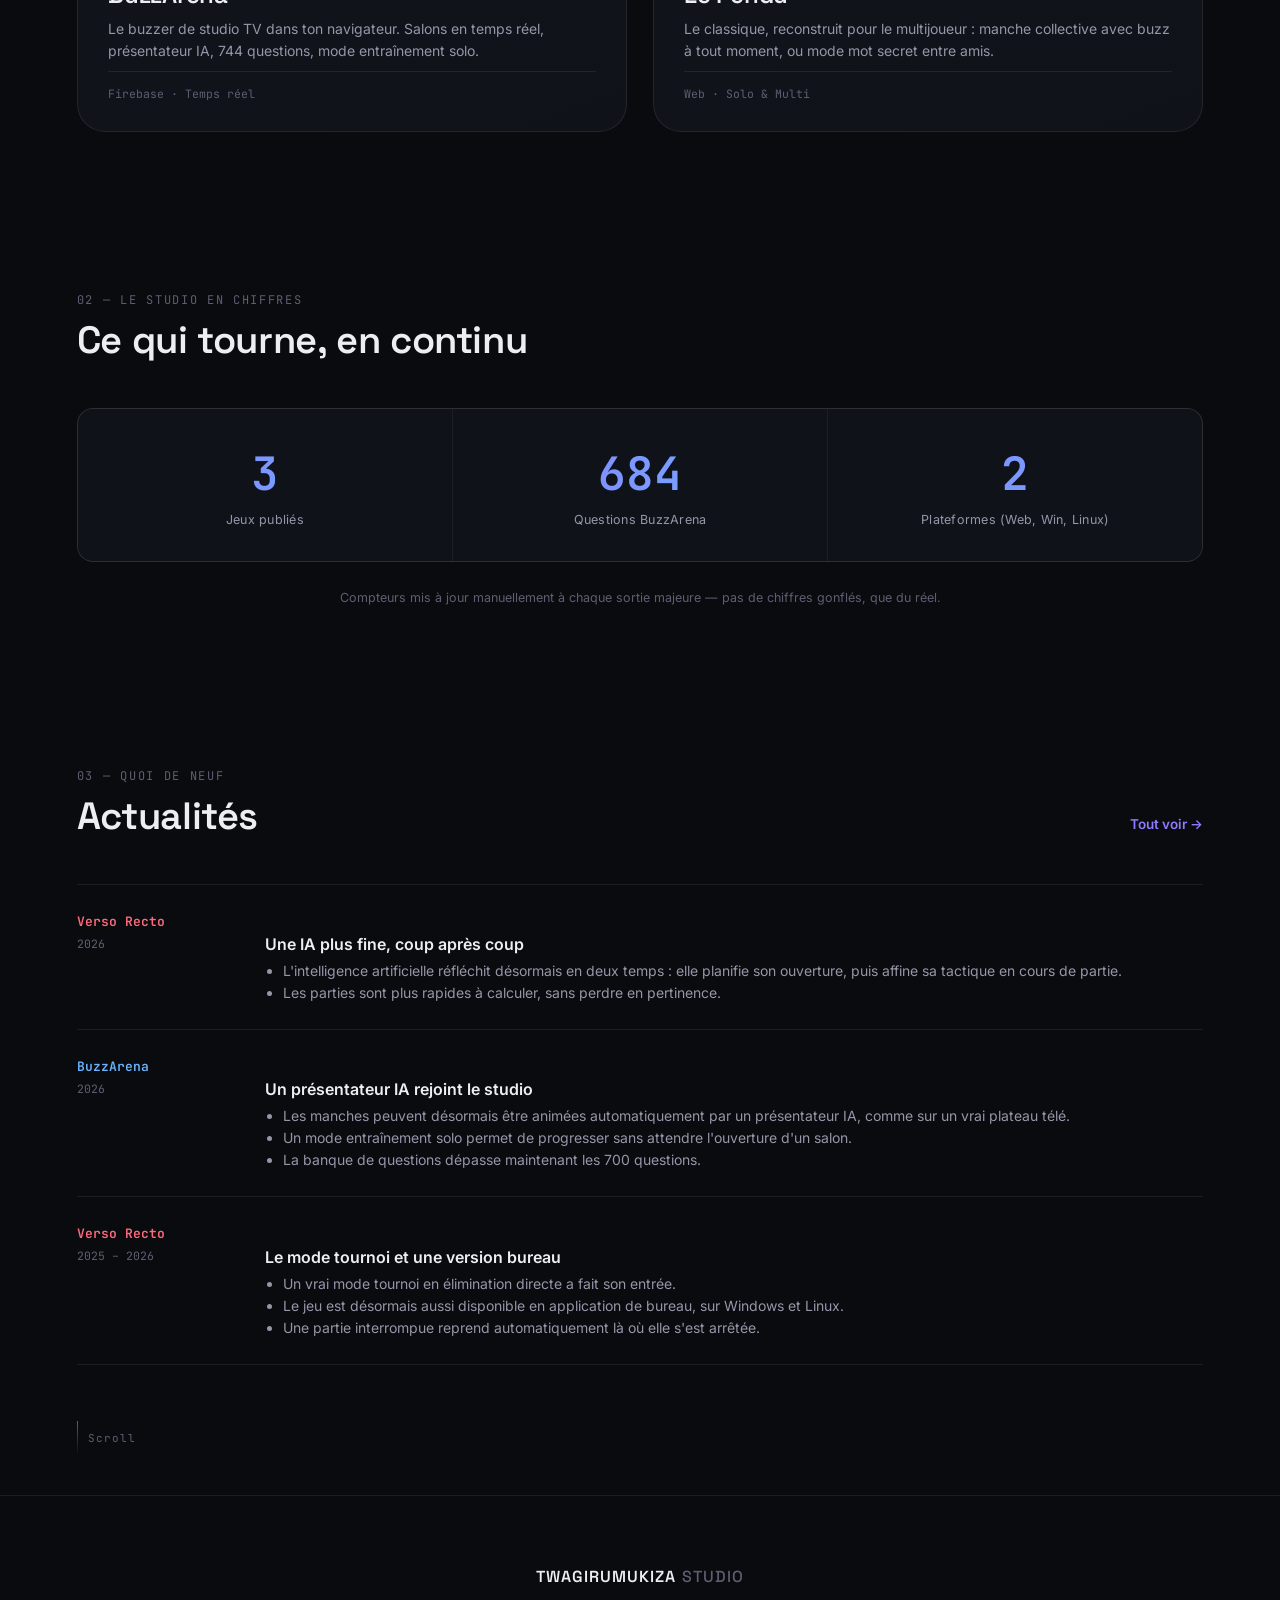
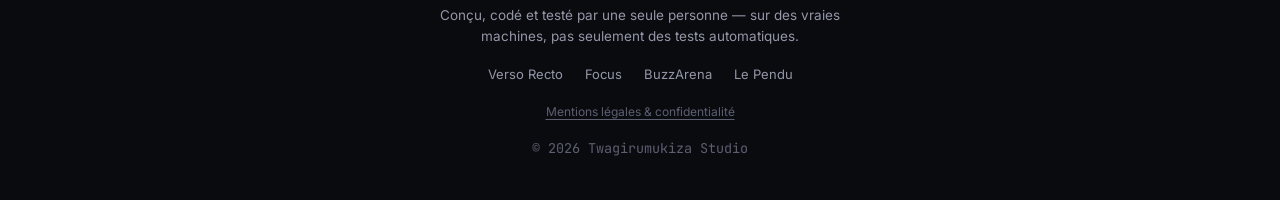
==== commit 46c350d7: "Add files via upload" ====
--- a/index.html
+++ b/index.html
@@ -153,7 +153,6 @@
       <div class="stat"><span class="stat-num" data-count="4">0</span><span class="stat-label">Jeux publiés</span></div>
       <div class="stat"><span class="stat-num" data-count="744">0</span><span class="stat-label">Questions BuzzArena</span></div>
       <div class="stat"><span class="stat-num" data-count="3">0</span><span class="stat-label">Plateformes (Web, Win, Linux)</span></div>
-      <div class="stat"><span class="stat-num" data-count="20">0</span><span class="stat-label">Ans d'expérience — depuis 2005</span></div>
     </div>
     <p class="stats-note">Compteurs mis à jour manuellement à chaque sortie majeure — pas de chiffres gonflés, que du réel.</p>
   </section>
--- a/css/style.css
+++ b/css/style.css
@@ -481,13 +481,18 @@
    ============================================================ */
 @media (max-width: 860px){
   #main-nav{
-    position:fixed; top:64px; left:0; right:0; bottom:0;
+    position:fixed; inset:0; z-index:150;
     background:rgba(10,11,15,0.98); backdrop-filter:blur(20px);
-    flex-direction:column; justify-content:center; align-items:center; gap:28px;
+    display:flex;
+    flex-direction:column; justify-content:flex-start; align-items:center;
+    gap:clamp(10px,3vh,22px);
+    padding:clamp(78px,18vh,110px) 20px 24px;
+    overflow-y:auto;
+    -webkit-overflow-scrolling:touch;
     transform:translateX(100%); transition:transform .4s var(--ease);
   }
   #main-nav.open{ transform:translateX(0); }
-  #main-nav a{ font-size:20px; }
+  #main-nav a{ font-size:clamp(16px,4.5vh,20px); line-height:1.1; }
   #nav-toggle{ display:flex; }
   .card-grid{ grid-template-columns:1fr; }
   .stats-grid{ grid-template-columns:repeat(2,1fr); }
